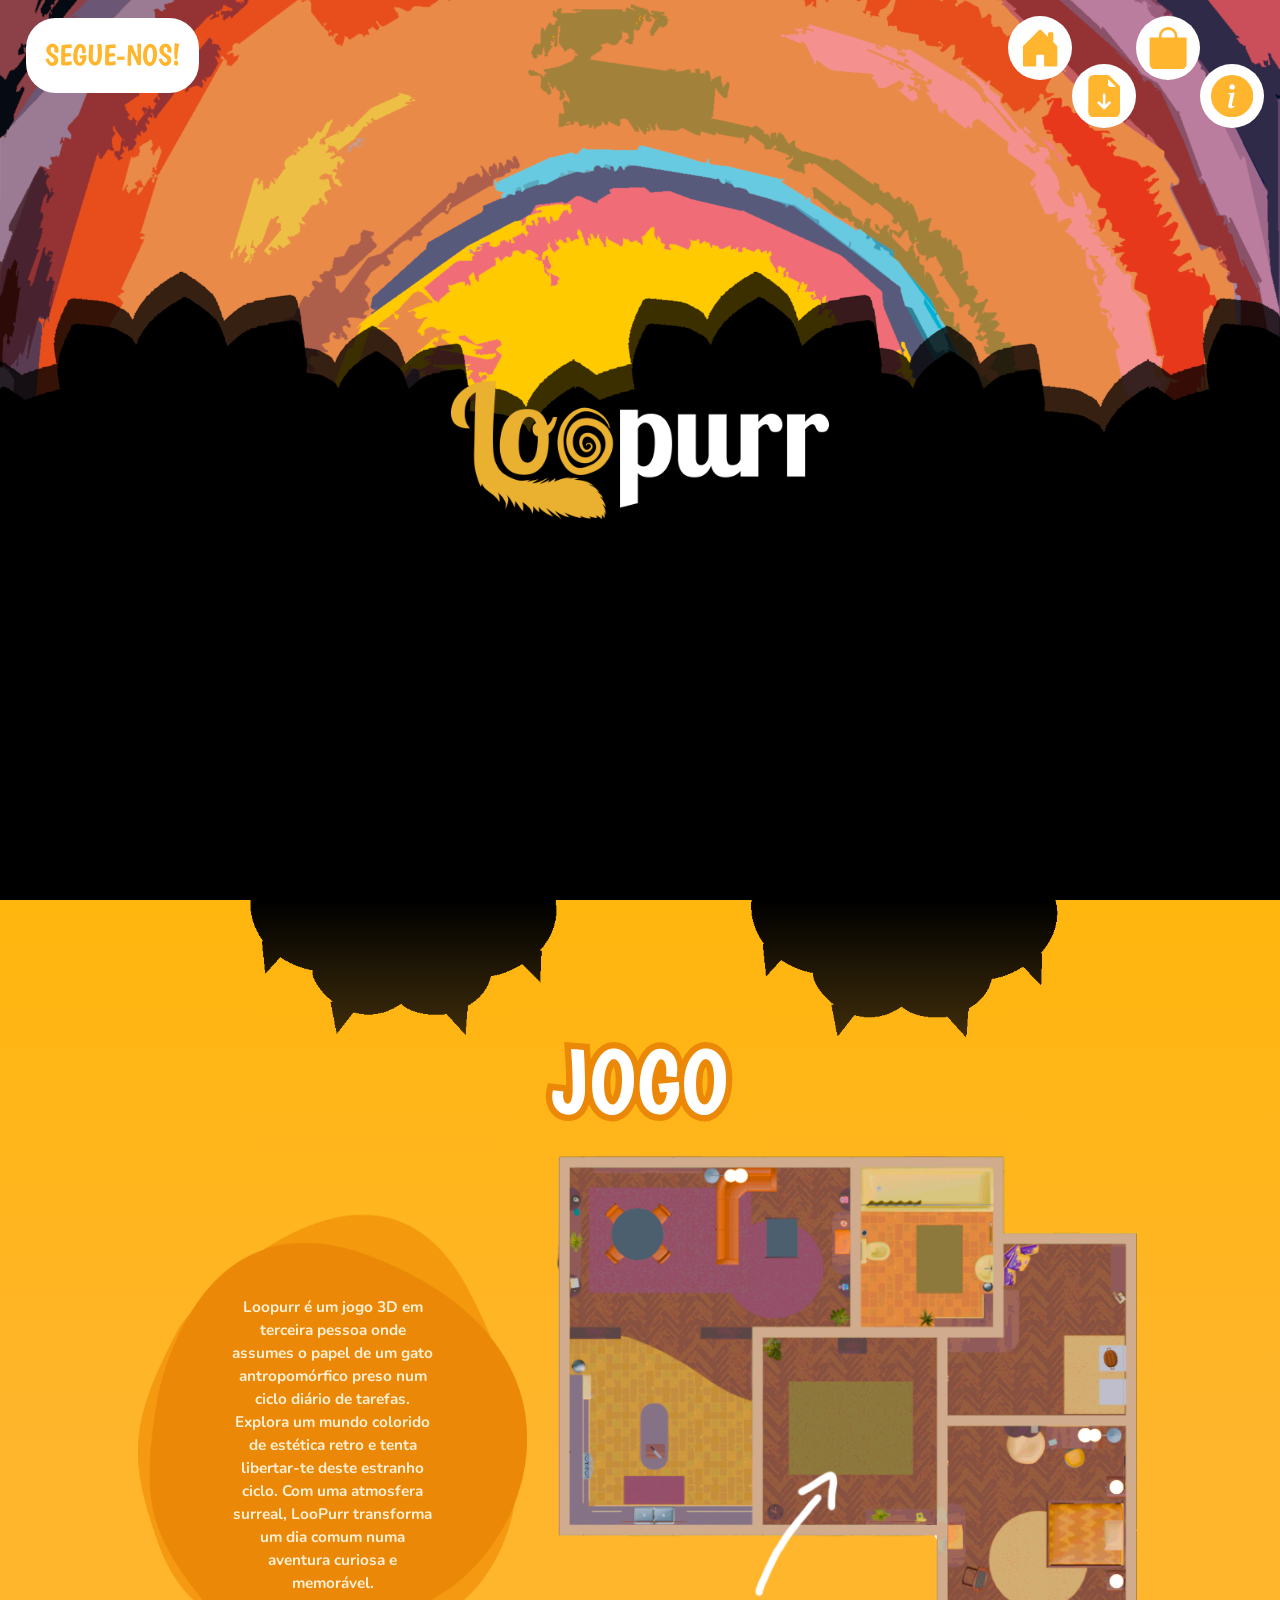
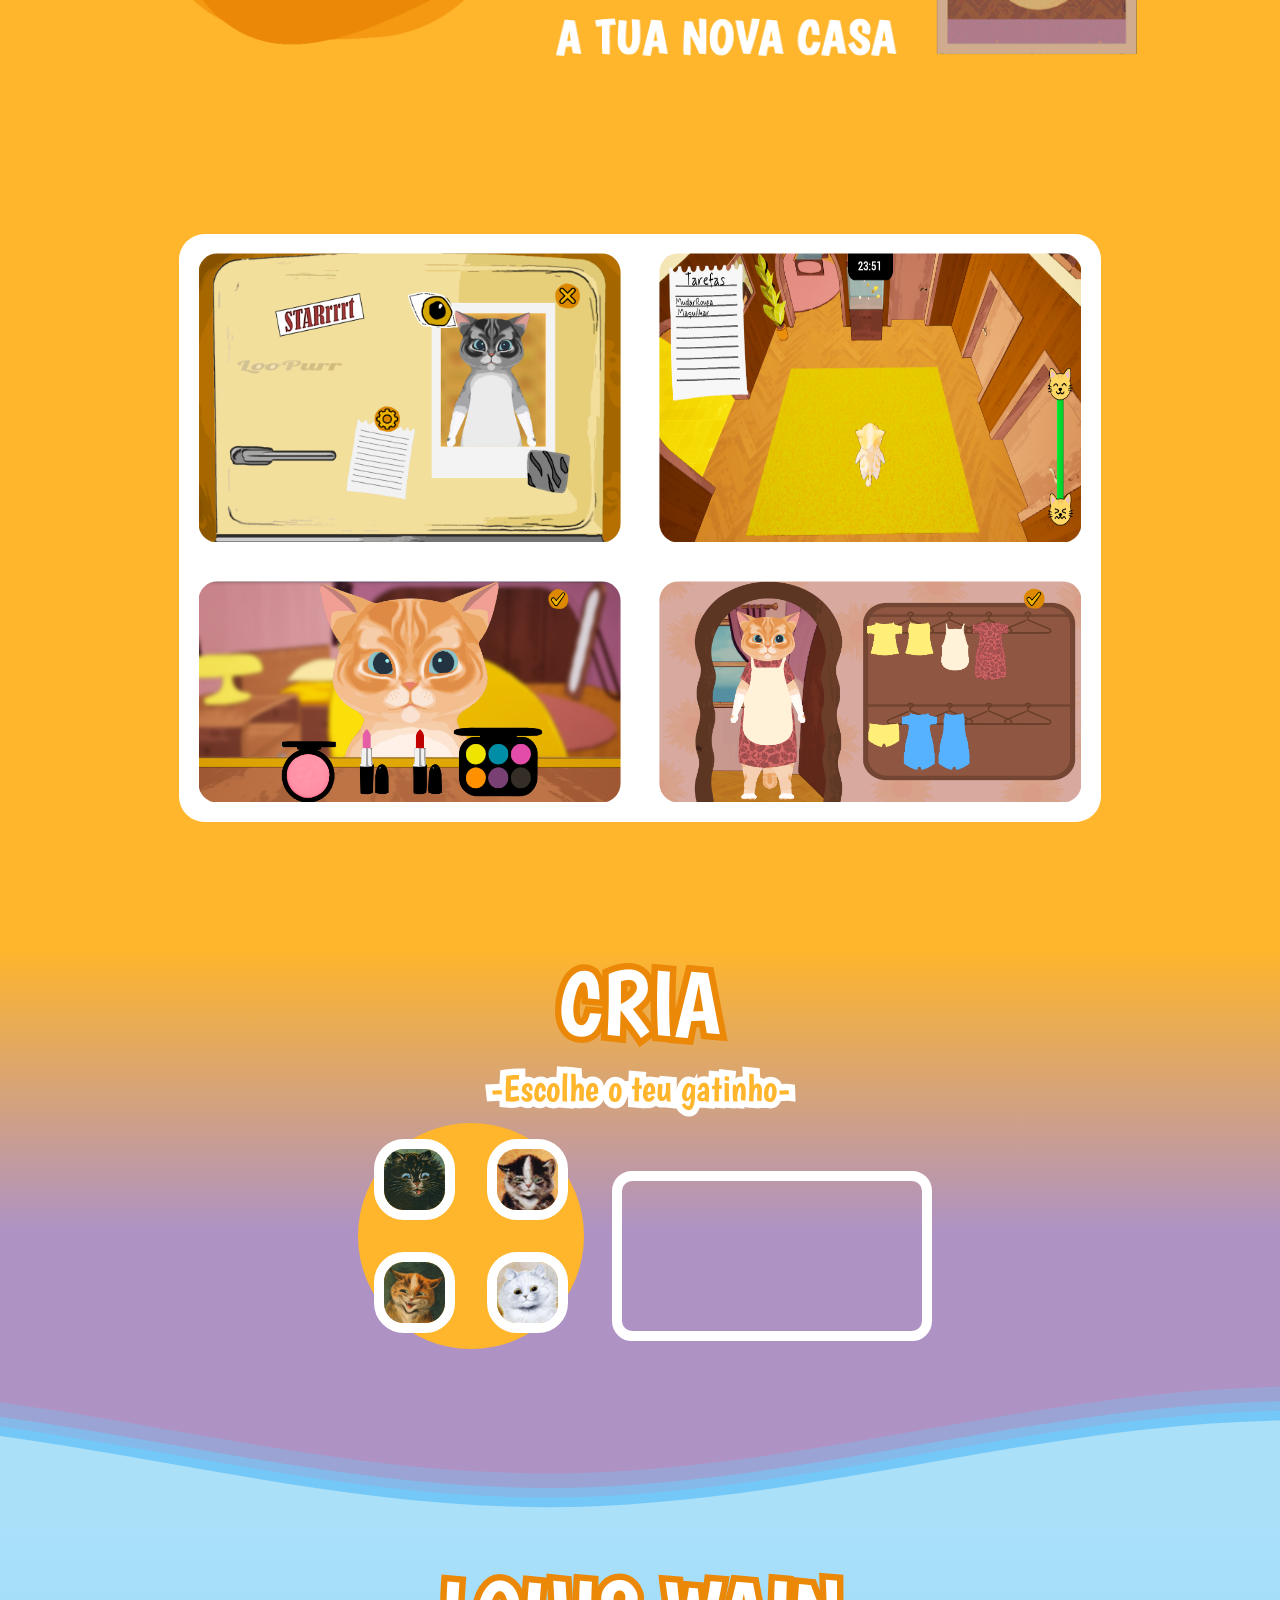
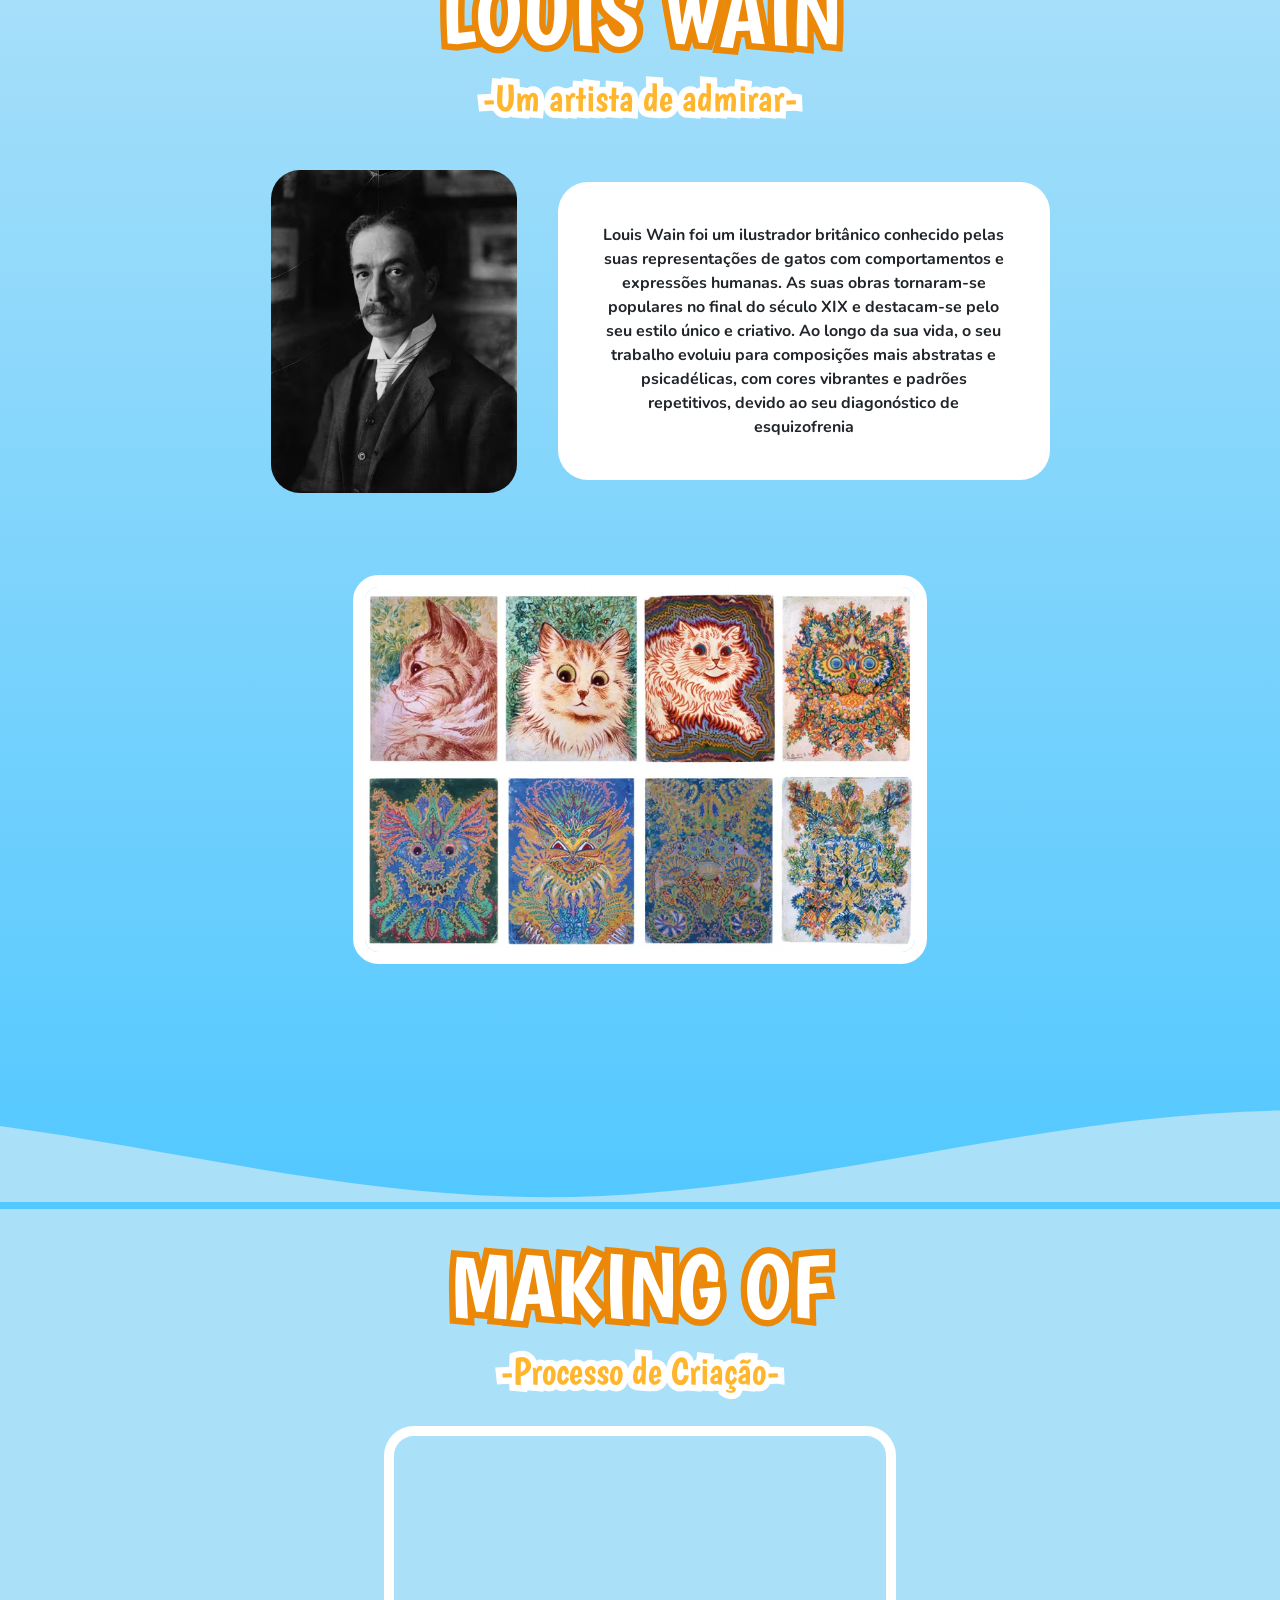
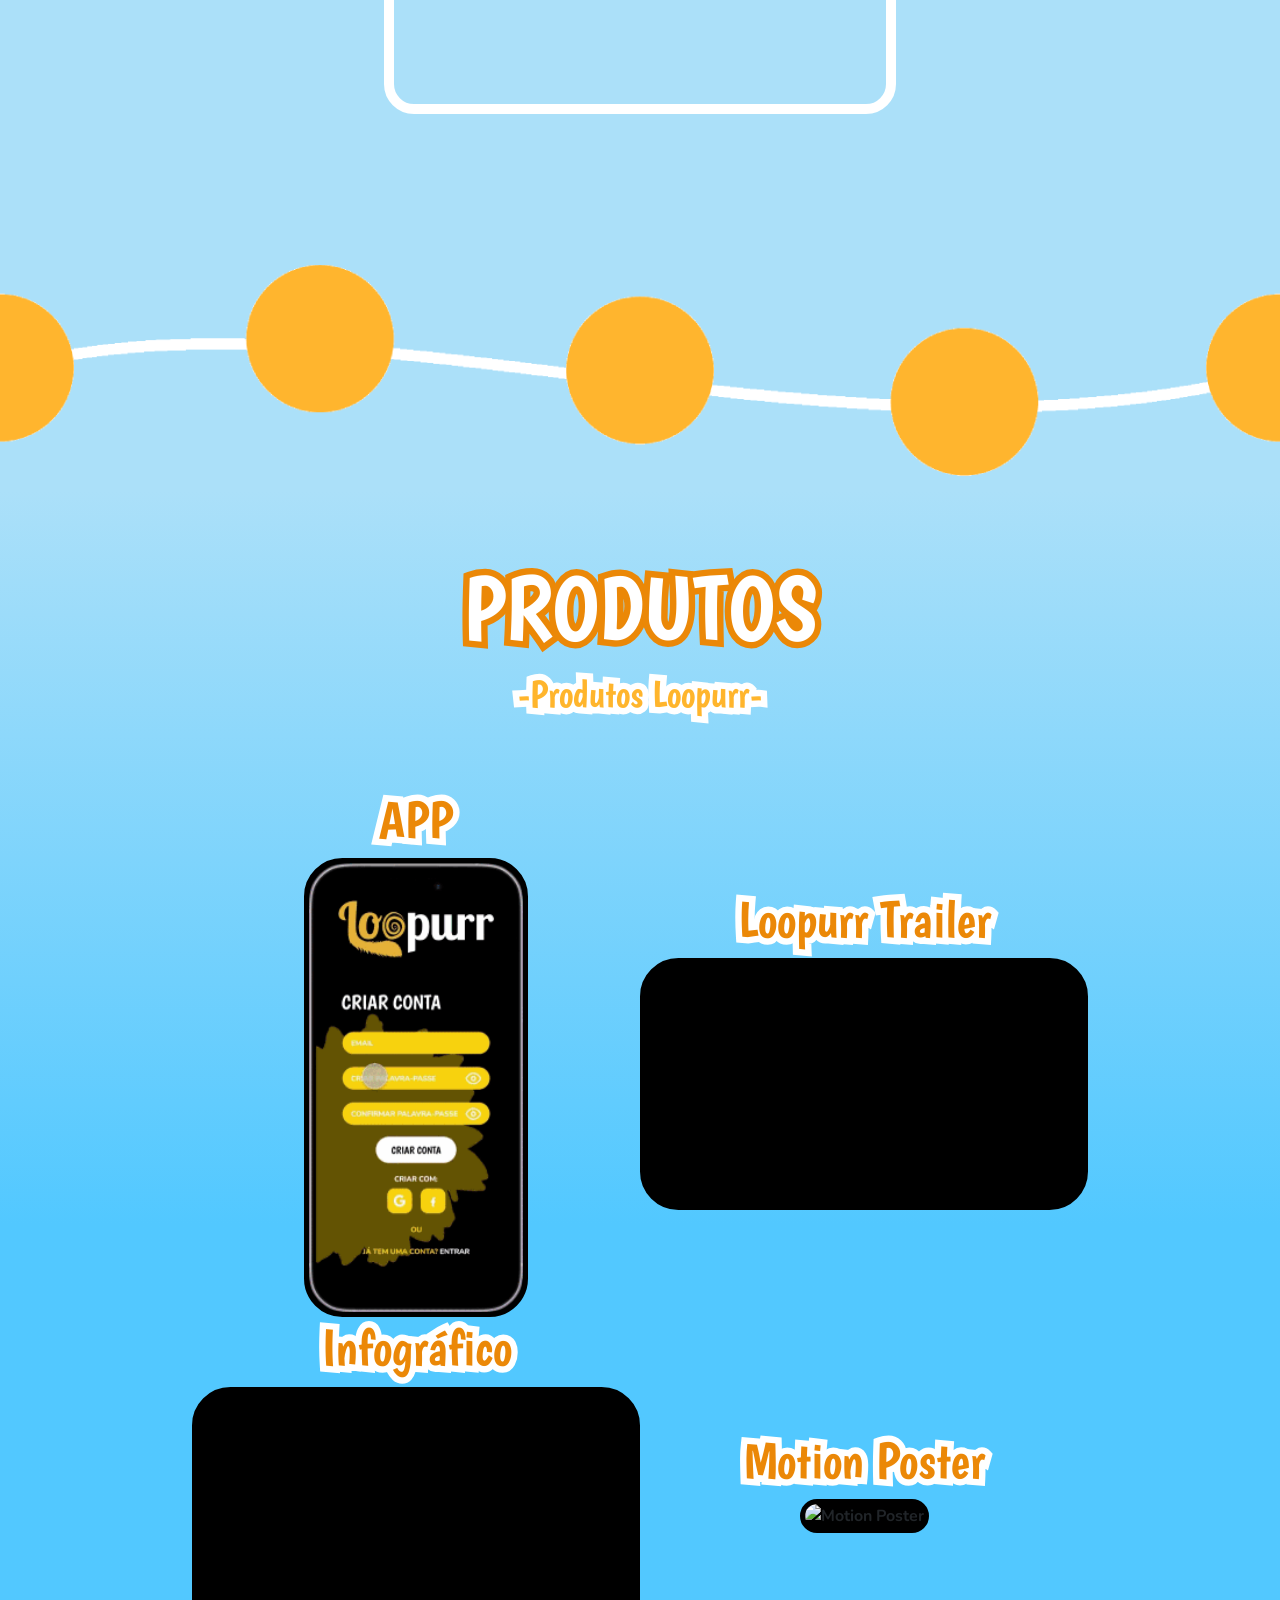
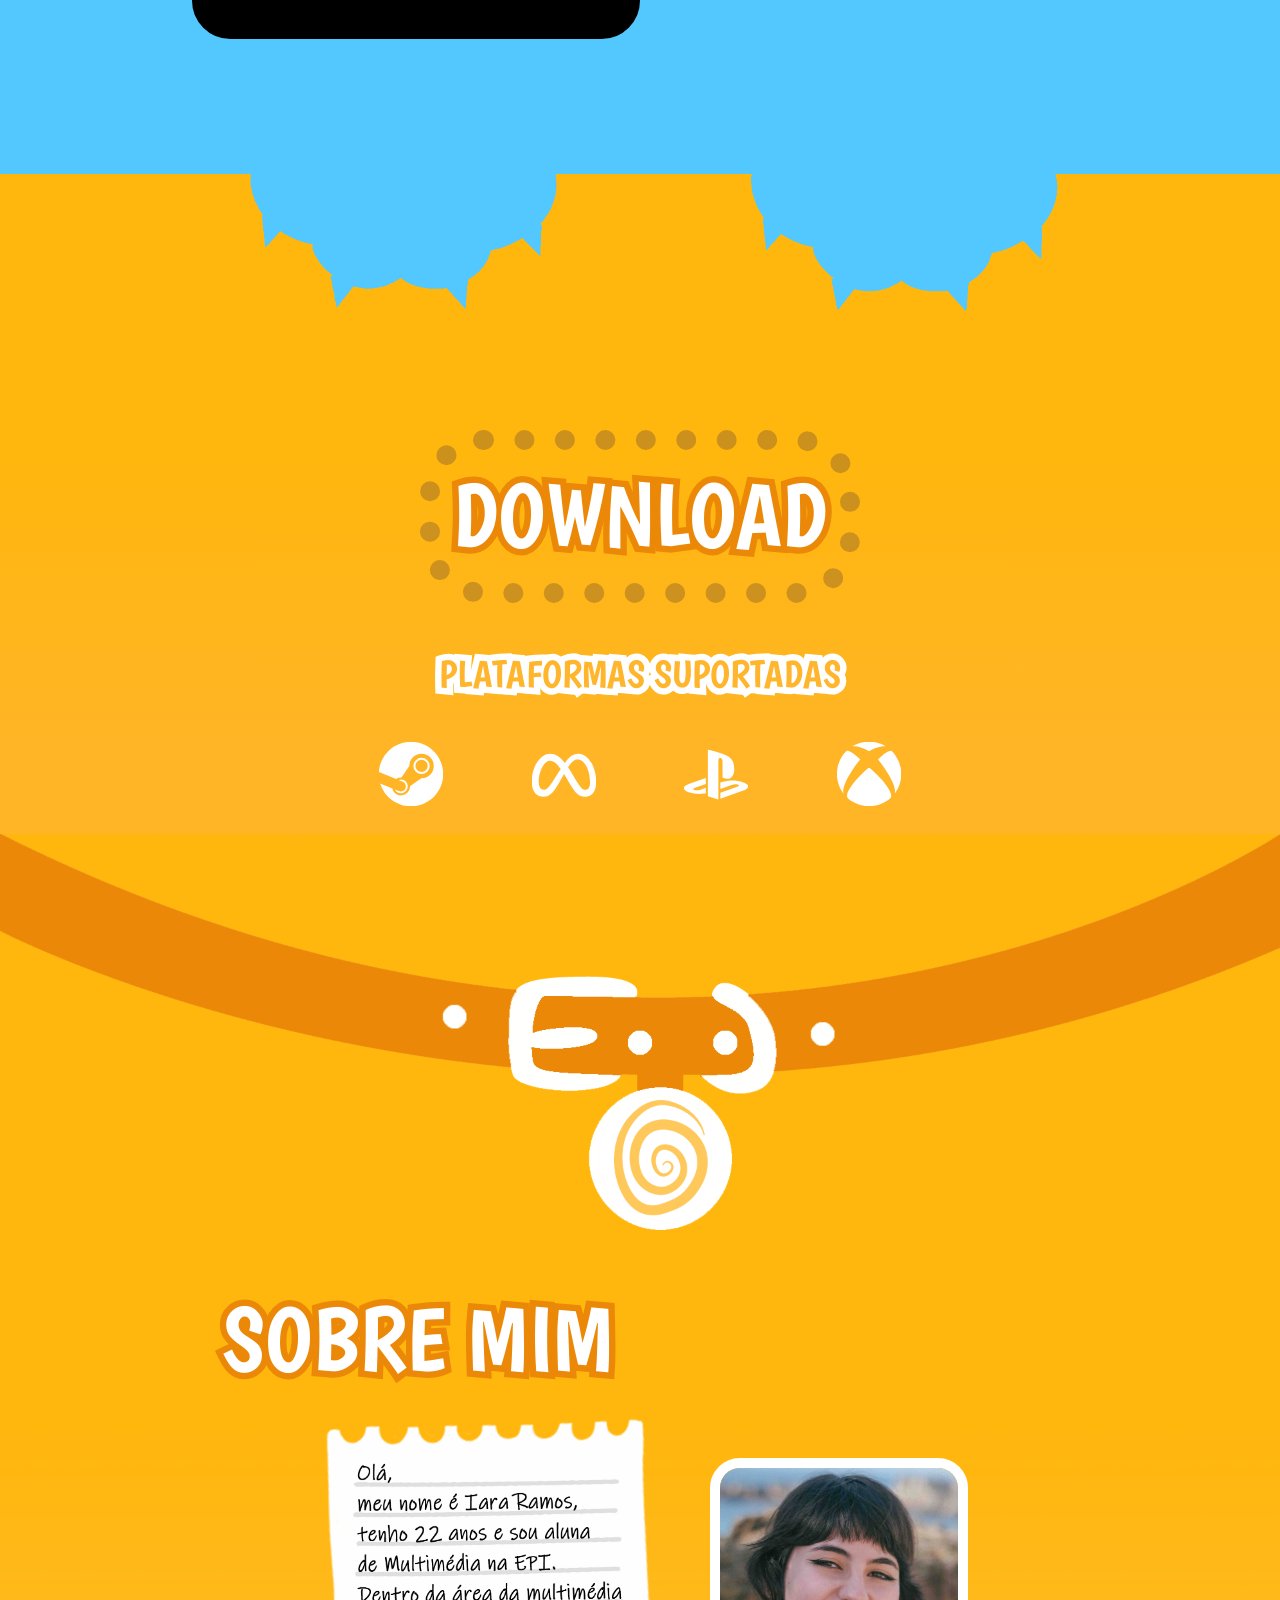
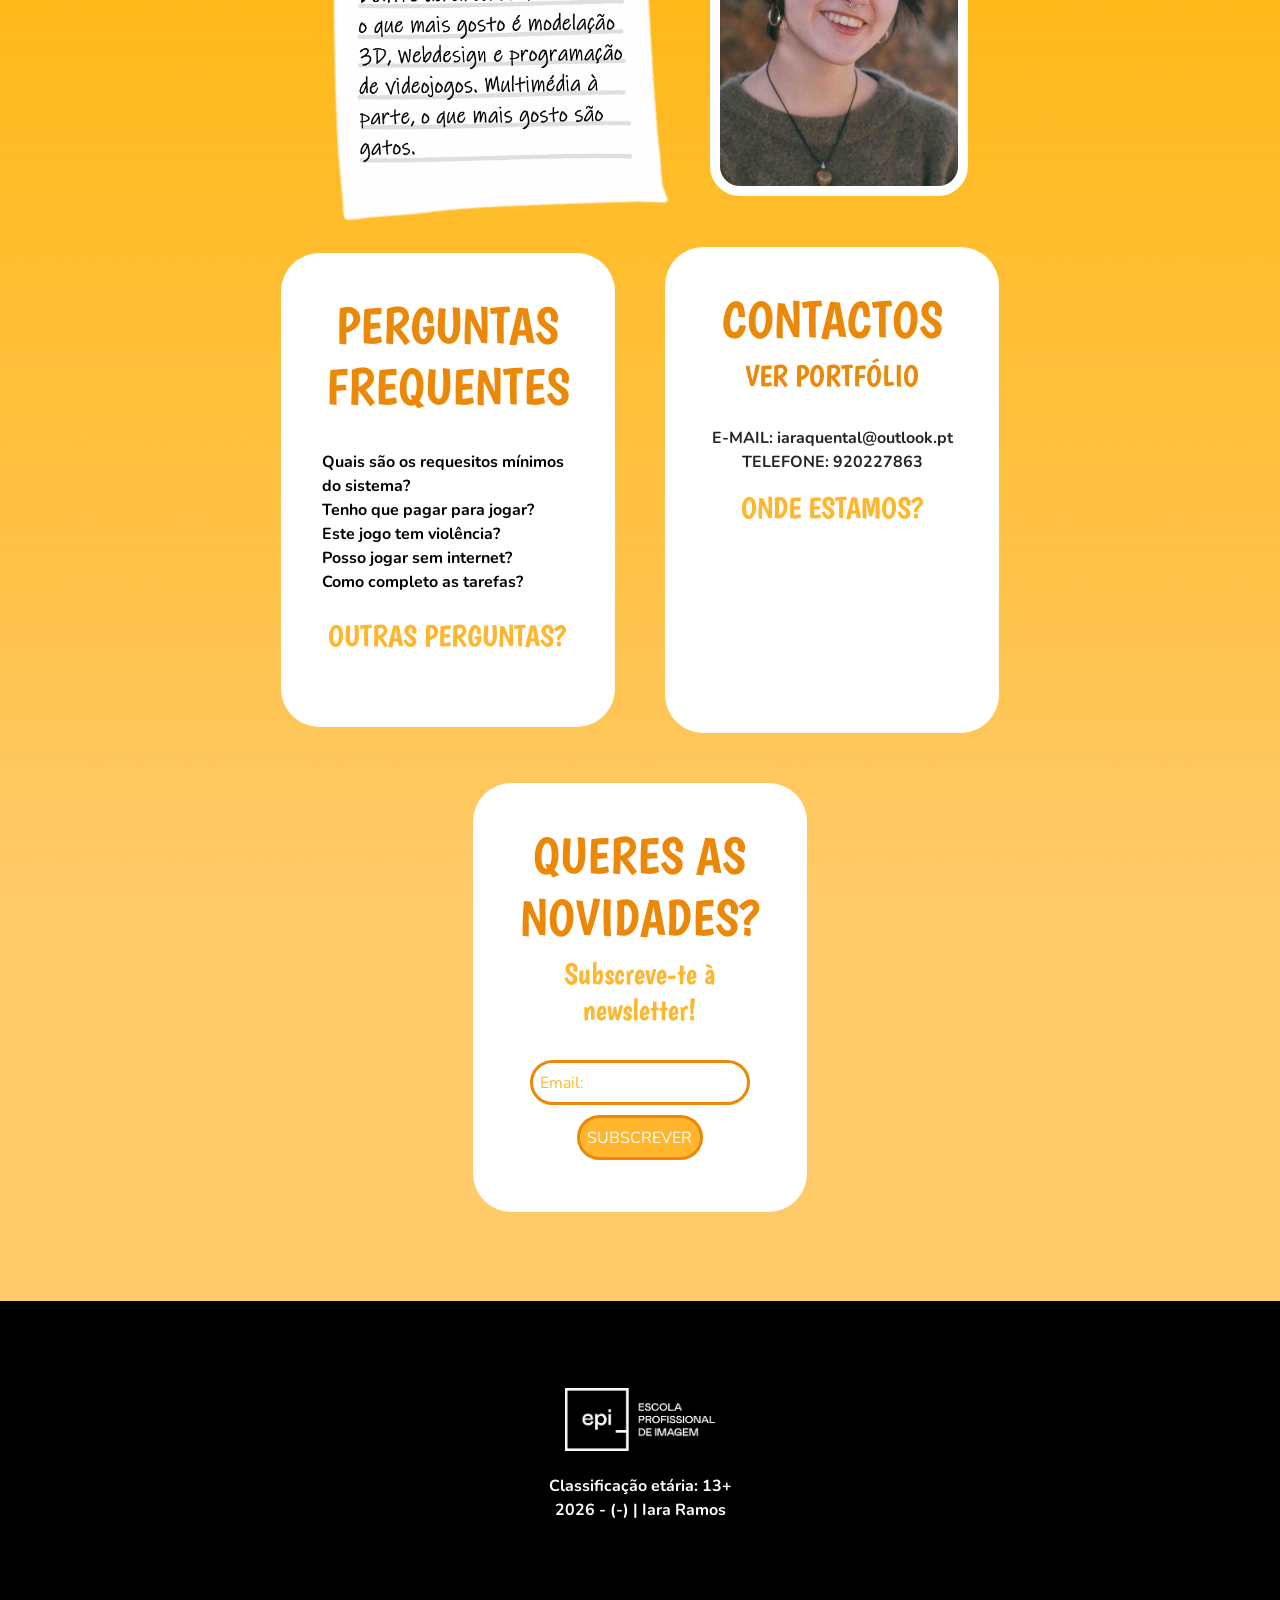
==== index.html @ bbfcb3ee "Fix folder structure (remove nested website folder)" ====
<!DOCTYPE html>
<html lang="pt-br">
  <head>
    <!-- Meta tags Obrigatórias -->
    <meta charset="utf-8">
    <meta name="viewport" content="width=device-width, initial-scale=1, shrink-to-fit=no">
    <!-- Bootstrap CSS -->
    <link rel="stylesheet" href="https://stackpath.bootstrapcdn.com/bootstrap/4.1.3/css/bootstrap.min.css" integrity="sha384-MCw98/SFnGE8fJT3GXwEOngsV7Zt27NXFoaoApmYm81iuXoPkFOJwJ8ERdknLPMO" crossorigin="anonymous">
    <link rel="stylesheet" href="https://maxcdn.bootstrapcdn.com/font-awesome/4.7.0/css/font-awesome.min.css">
<link rel="preconnect" href="https://fonts.googleapis.com">
<link rel="preconnect" href="https://fonts.gstatic.com" crossorigin>

<link href="https://fonts.googleapis.com/css2?family=Boogaloo&family=Mynerve&family=Nunito:wght@200..1000&family=Shantell+Sans:ital,wght@0,300..800;1,300..800&family=Short+Stack&family=Syne+Mono&display=swap" rel="stylesheet">
    <link rel="preconnect" href="https://fonts.googleapis.com">
  <link rel="preconnect" href="https://fonts.gstatic.com" crossorigin>
  <link href="https://fonts.googleapis.com/css2?family=Nunito:wght@200..1000&display=swap" rel="stylesheet">

<link rel="stylesheet" href="assets/css/style.css">


<meta name="description" content="Esta é a página principal do site 'Loopurr', onde podes conhecer, explorar e fazer download do meu novo jogo.">
    <link rel="icon" href="assets/images/simbolo.png" type="imagens">
    <title>Início - Loopurr</title>
  </head>

  
  <body class="main-body text-center">

<nav class="col-12 menu navbar navbar-expand-xl pr-2 pr-md-3">
  <button class="navbar-toggler navbar-light bg-white ml-auto mb-auto" type="button" data-toggle="collapse" data-target="#navbarNavDropdown"  aria-controls="navbarNavDropdown">
    <svg xmlns="http://www.w3.org/2000/svg" viewBox="0 0 512 512"><!--!Font Awesome Free 6.5.1 by @fontawesome - https://fontawesome.com License - https://fontawesome.com/license/free Copyright 2024 Fonticons, Inc.--><path fill="#ffb52c" d="M226.5 92.9c14.3 42.9-.3 86.2-32.6 96.8s-70.1-15.6-84.4-58.5s.3-86.2 32.6-96.8s70.1 15.6 84.4 58.5zM100.4 198.6c18.9 32.4 14.3 70.1-10.2 84.1s-59.7-.9-78.5-33.3S-2.7 179.3 21.8 165.3s59.7 .9 78.5 33.3zM69.2 401.2C121.6 259.9 214.7 224 256 224s134.4 35.9 186.8 177.2c3.6 9.7 5.2 20.1 5.2 30.5v1.6c0 25.8-20.9 46.7-46.7 46.7c-11.5 0-22.9-1.4-34-4.2l-88-22c-15.3-3.8-31.3-3.8-46.6 0l-88 22c-11.1 2.8-22.5 4.2-34 4.2C84.9 480 64 459.1 64 433.3v-1.6c0-10.4 1.6-20.8 5.2-30.5zM421.8 282.7c-24.5-14-29.1-51.7-10.2-84.1s54-47.3 78.5-33.3s29.1 51.7 10.2 84.1s-54 47.3-78.5 33.3zM310.1 189.7c-32.3-10.6-46.9-53.9-32.6-96.8s52.1-69.1 84.4-58.5s46.9 53.9 32.6 96.8s-52.1 69.1-84.4 58.5z"/></svg>
  </button>

  <div class="left-menu">
    <ul class="navbar-nav">
      <li class="nav-item dropdown">
            <a class="nav-link segue-nos" title="Segue-nos!" href="#" id="navbarNavDropdownMenuLink" role="button" data-toggle="dropdown" aria-haspopup="true" aria-expanded="false"><h3>SEGUE-NOS!</h3></a>
            <div class="dropdown-menu" aria-labelledby="navbarNavDropdownMenuLink">
            <a class="dropdown-item" href="https://www.instagram.com/iaiaa_qgr/" title="Instagram"><svg xmlns="http://www.w3.org/2000/svg" fill="currentColor" class="bi bi-instagram" viewBox="0 0 16 16">
            <path d="M8 0C5.829 0 5.556.01 4.703.048 3.85.088 3.269.222 2.76.42a3.9 3.9 0 0 0-1.417.923A3.9 3.9 0 0 0 .42 2.76C.222 3.268.087 3.85.048 4.7.01 5.555 0 5.827 0 8.001c0 2.172.01 2.444.048 3.297.04.852.174 1.433.372 1.942.205.526.478.972.923 1.417.444.445.89.719 1.416.923.51.198 1.09.333 1.942.372C5.555 15.99 5.827 16 8 16s2.444-.01 3.298-.048c.851-.04 1.434-.174 1.943-.372a3.9 3.9 0 0 0 1.416-.923c.445-.445.718-.891.923-1.417.197-.509.332-1.09.372-1.942C15.99 10.445 16 10.173 16 8s-.01-2.445-.048-3.299c-.04-.851-.175-1.433-.372-1.941a3.9 3.9 0 0 0-.923-1.417A3.9 3.9 0 0 0 13.24.42c-.51-.198-1.092-.333-1.943-.372C10.443.01 10.172 0 7.998 0zm-.717 1.442h.718c2.136 0 2.389.007 3.232.046.78.035 1.204.166 1.486.275.373.145.64.319.92.599s.453.546.598.92c.11.281.24.705.275 1.485.039.843.047 1.096.047 3.231s-.008 2.389-.047 3.232c-.035.78-.166 1.203-.275 1.485a2.5 2.5 0 0 1-.599.919c-.28.28-.546.453-.92.598-.28.11-.704.24-1.485.276-.843.038-1.096.047-3.232.047s-2.39-.009-3.233-.047c-.78-.036-1.203-.166-1.485-.276a2.5 2.5 0 0 1-.92-.598 2.5 2.5 0 0 1-.6-.92c-.109-.281-.24-.705-.275-1.485-.038-.843-.046-1.096-.046-3.233s.008-2.388.046-3.231c.036-.78.166-1.204.276-1.486.145-.373.319-.64.599-.92s.546-.453.92-.598c.282-.11.705-.24 1.485-.276.738-.034 1.024-.044 2.515-.045zm4.988 1.328a.96.96 0 1 0 0 1.92.96.96 0 0 0 0-1.92m-4.27 1.122a4.109 4.109 0 1 0 0 8.217 4.109 4.109 0 0 0 0-8.217m0 1.441a2.667 2.667 0 1 1 0 5.334 2.667 2.667 0 0 1 0-5.334"/>
          </svg><h3> Instagram</h3></a>
            <a class="dropdown-item" href="https://discord.com/"  title="Discord"><svg xmlns="http://www.w3.org/2000/svg" fill="currentColor" class="bi bi-discord" viewBox="0 0 16 16">
            <path d="M13.545 2.907a13.2 13.2 0 0 0-3.257-1.011.05.05 0 0 0-.052.025c-.141.25-.297.577-.406.833a12.2 12.2 0 0 0-3.658 0 8 8 0 0 0-.412-.833.05.05 0 0 0-.052-.025c-1.125.194-2.22.534-3.257 1.011a.04.04 0 0 0-.021.018C.356 6.024-.213 9.047.066 12.032q.003.022.021.037a13.3 13.3 0 0 0 3.995 2.02.05.05 0 0 0 .056-.019q.463-.63.818-1.329a.05.05 0 0 0-.01-.059l-.018-.011a9 9 0 0 1-1.248-.595.05.05 0 0 1-.02-.066l.015-.019q.127-.095.248-.195a.05.05 0 0 1 .051-.007c2.619 1.196 5.454 1.196 8.041 0a.05.05 0 0 1 .053.007q.121.1.248.195a.05.05 0 0 1-.004.085 8 8 0 0 1-1.249.594.05.05 0 0 0-.03.03.05.05 0 0 0 .003.041c.24.465.515.909.817 1.329a.05.05 0 0 0 .056.019 13.2 13.2 0 0 0 4.001-2.02.05.05 0 0 0 .021-.037c.334-3.451-.559-6.449-2.366-9.106a.03.03 0 0 0-.02-.019m-8.198 7.307c-.789 0-1.438-.724-1.438-1.612s.637-1.613 1.438-1.613c.807 0 1.45.73 1.438 1.613 0 .888-.637 1.612-1.438 1.612m5.316 0c-.788 0-1.438-.724-1.438-1.612s.637-1.613 1.438-1.613c.807 0 1.451.73 1.438 1.613 0 .888-.631 1.612-1.438 1.612"/>
          </svg><h3> Discord</h3></a>
            <a class="dropdown-item" href="https://www.youtube.com/@catlover-xb3yq/playlists"  title="Instagram"><svg xmlns="http://www.w3.org/2000/svg" fill="currentColor" class="bi bi-youtube" viewBox="0 0 16 16">
            <path d="M8.051 1.999h.089c.822.003 4.987.033 6.11.335a2.01 2.01 0 0 1 1.415 1.42c.101.38.172.883.22 1.402l.01.104.022.26.008.104c.065.914.073 1.77.074 1.957v.075c-.001.194-.01 1.108-.082 2.06l-.008.105-.009.104c-.05.572-.124 1.14-.235 1.558a2.01 2.01 0 0 1-1.415 1.42c-1.16.312-5.569.334-6.18.335h-.142c-.309 0-1.587-.006-2.927-.052l-.17-.006-.087-.004-.171-.007-.171-.007c-1.11-.049-2.167-.128-2.654-.26a2.01 2.01 0 0 1-1.415-1.419c-.111-.417-.185-.986-.235-1.558L.09 9.82l-.008-.104A31 31 0 0 1 0 7.68v-.123c.002-.215.01-.958.064-1.778l.007-.103.003-.052.008-.104.022-.26.01-.104c.048-.519.119-1.023.22-1.402a2.01 2.01 0 0 1 1.415-1.42c.487-.13 1.544-.21 2.654-.26l.17-.007.172-.006.086-.003.171-.007A100 100 0 0 1 7.858 2zM6.4 5.209v4.818l4.157-2.408z"/>
          </svg><h3> Youtube</h3></a>
            </div>
      </li>
    </ul>
  </div>

    <div class="collapse right-menu navbar-collapse justify-content-end align-items-xl-start" id="navbarNavDropdown">
      <ul class="navbar-nav justify-content-center p-xl-3 float-right align-items-center align-items-xl-start">
      <li class="nav-item active">
        <a class="nav-link d-flex justify-content-center align-items-center p-1 p-xl-0" title="Início" href="#home">
          <div class="padding bg-white rounded-circle w-100" style="font-size: 0%;">
            <svg xmlns="http://www.w3.org/2000/svg" style="font-size: 0;" fill="currentColor" class="bi bi-briefcase w-100 h-100" viewBox="0 0 16 16"><path d="M6.5 14.5v-3.505c0-.245.25-.495.5-.495h2c.25 0 .5.25.5.5v3.5a.5.5 0 0 0 .5.5h4a.5.5 0 0 0 .5-.5v-7a.5.5 0 0 0-.146-.354L13 5.793V2.5a.5.5 0 0 0-.5-.5h-1a.5.5 0 0 0-.5.5v1.293L8.354 1.146a.5.5 0 0 0-.708 0l-6 6A.5.5 0 0 0 1.5 7.5v7a.5.5 0 0 0 .5.5h4a.5.5 0 0 0 .5-.5"/></svg>
          </div>
        </a>
      </li>
      
      <li class="nav-item mt-xl-5">
        <a class="nav-link d-flex justify-content-center align-items-center p-1 p-xl-0" title="Download" href="#download">
          <div class="padding bg-white rounded-circle w-100" style="font-size: 0%;">
            <svg xmlns="http://www.w3.org/2000/svg" fill="currentColor" class="bi bi-file-earmark-arrow-down-fill" viewBox="0 0 16 16">
  <path d="M9.293 0H4a2 2 0 0 0-2 2v12a2 2 0 0 0 2 2h8a2 2 0 0 0 2-2V4.707A1 1 0 0 0 13.707 4L10 .293A1 1 0 0 0 9.293 0M9.5 3.5v-2l3 3h-2a1 1 0 0 1-1-1m-1 4v3.793l1.146-1.147a.5.5 0 0 1 .708.708l-2 2a.5.5 0 0 1-.708 0l-2-2a.5.5 0 0 1 .708-.708L7.5 11.293V7.5a.5.5 0 0 1 1 0"/>
</svg>            </svg>
          </div>
        </a>
      </li>
      
      <li class="nav-item">
        <a class="nav-link d-flex justify-content-center align-items-center p-1 p-xl-0" title="Loja" href="shop.html">
          <div class="padding bg-white rounded-circle w-100" style="font-size: 0%;">
            <svg xmlns="http://www.w3.org/2000/svg" fill="currentColor" class="bi bi-bag-fill" viewBox="0 0 16 16">
  <path d="M8 1a2.5 2.5 0 0 1 2.5 2.5V4h-5v-.5A2.5 2.5 0 0 1 8 1m3.5 3v-.5a3.5 3.5 0 1 0-7 0V4H1v10a2 2 0 0 0 2 2h10a2 2 0 0 0 2-2V4z"/>
</svg>
          </div>
        </a>
      </li>
      
      <li class="nav-item mt-xl-5">
        <a class="nav-link d-flex justify-content-center align-items-center p-1 p-xl-0" title="Sobre" href="#about">
          <div class="padding bg-white rounded-circle w-100" style="font-size: 0%;">
            <svg xmlns="http://www.w3.org/2000/svg" fill="currentColor" class="bi bi-info-circle-fill" viewBox="0 0 16 16">
  <path d="M8 16A8 8 0 1 0 8 0a8 8 0 0 0 0 16m.93-9.412-1 4.705c-.07.34.029.533.304.533.194 0 .487-.07.686-.246l-.088.416c-.287.346-.92.598-1.465.598-.703 0-1.002-.422-.808-1.319l.738-3.468c.064-.293.006-.399-.287-.47l-.451-.081.082-.381 2.29-.287zM8 5.5a1 1 0 1 1 0-2 1 1 0 0 1 0 2"/>
</svg>          </div>
        </a>
      </li>
      </ul>
    </div>
</nav>



<div class="container-fluid box-top col-12 logo" id="home">
<img class="w-70 col-7 col-md-6 col-lg-4 colv"  data-aos="fade-up" src="assets/images/logo.png" title="KittyPaws logo" alt="Loopurr Logo">
</div>

<div class="city"></div>

      
<div class="jogo">
  <h1  data-aos="fade-up">JOGO</h1>
  <div class="description m-auto justify-content-center align-items-center"  data-aos="fade-up">
  <p>Loopurr é um jogo 3D em terceira pessoa onde assumes o papel de um gato antropomórfico preso num ciclo diário de tarefas. Explora um mundo colorido de estética retro e tenta libertar-te deste estranho ciclo. Com uma atmosfera surreal, LooPurr transforma um dia comum numa aventura curiosa e memorável.</p>
  <br>

</div>
<img data-aos="fade-up" src="assets/images/apartment-layout branco.png" alt="Game apartment layout">


<div class="game-images" data-aos="fade-up">
<img data-aos="fade-up" src="assets/images/game images/menu.png" alt="Game menu">
<img data-aos="fade-up" src="assets/images/game images/gameplay.png" alt="gameplay">
<img data-aos="fade-up" src="assets/images/game images/makeup.png" alt="makeup minigame">
<img data-aos="fade-up" src="assets/images/game images/closet.png" alt="closet minigame">
</div>
</div>


</div>
</div>
</div>
</div>

<div class="cria">

<h1 data-aos="fade-up">CRIA</h1>
<h3 data-aos="fade-up">-Escolhe o teu gatinho-</h3>
      
<div class="cat-colors row justify-content-center m-auto" data-aos="fade-up">
  <div class="around-img-custom">
    <div class="imagens-custom row">
    <div class="m-0 p-xl-3 p-md-2 w-50 p-2" data-aos="zoom-in"><a href="#"  class="model-link"  data-embed="https://sketchfab.com/models/e298cd60bd51492fbe83378ca9c27019/embed?autostart=1&dnt=1"><img class="w-100" src="assets/images/custom-img-1.png" alt="Gato preto" title="Gato preto"></a></div>
    <div class="m-0 p-xl-3 p-md-2 w-50 p-2" data-aos="zoom-in"><a href="#"  class="model-link"  data-embed="https://sketchfab.com/models/eeb24f38b5f342f3a03fa6477fd184c1/embed?autostart=1&dnt=1"><img class="w-100" src="assets/images/custom-img-2.png" alt="Gato beige" title="Gato cinzento"></a></div>
    <div class="m-0 p-xl-3 p-md-2 w-50 p-2" data-aos="zoom-in"><a href="#"  class="model-link"  data-embed="https://sketchfab.com/models/f1d6636d1a6d46699e3268f644637d2c/embed?autostart=1&dnt=1"><img class="w-100" src="assets/images/custom-img-3.png" alt="Gato laranja" title="Gato laranja"></a></div>
    <div class="m-0 p-xl-3 p-md-2 w-50 p-2" data-aos="zoom-in"><a href="#"  class="model-link"  data-embed="https://sketchfab.com/models/f721e436b99f48ddb84cb7dcd845ce59/embed?autostart=1&dnt=1"><img class="w-100" src="assets/images/custom-img-4.png" alt="Gato branco" title="Gato branco"></a></div>
    </div>
    <br>
    
    </div>

  

  <div class="simulacao">
  <br>
<div class="sketchfab-embed-wrapper viewer"> <iframe id="viewer" title="Cat Player Character" frameborder="0" allowfullscreen mozallowfullscreen="true" webkitallowfullscreen="true" allow="autoplay; fullscreen; xr-spatial-tracking" xr-spatial-tracking execution-while-out-of-viewport execution-while-not-rendered web-share src="https://sketchfab.com/models/eeb24f38b5f342f3a03fa6477fd184c1/embed?autostart=1&dnt=1"> </iframe></div>
</div>
</div>

<br>
<svg class="waves" xmlns="http://www.w3.org/2000/svg" xmlns:xlink="http://www.w3.org/1999/xlink" viewBox="0 24 150 28" preserveAspectRatio="none" shape-rendering="auto">
      <defs>
          <path id="gentle-wave" d="M-160 44c30 0 58-18 88-18s 58 18 88 18 58-18 88-18 58 18 88 18 v44h-352z" />
      </defs>
      <g class="parallax">
          <use xlink:href="#gentle-wave" x="48" y="0" fill="#6bd0ff46" />
          <use xlink:href="#gentle-wave" x="48" y="3" fill="#6bd0ff79" />
          <use xlink:href="#gentle-wave" x="48" y="5" fill="#6bd0ffa9" />
          <use xlink:href="#gentle-wave" x="48" y="7" fill="#ABE0F9" />
      </g>
  </svg>
</div>
</div>

<div class="blue-water">
<br><br>
<div class="louiswain" data-aos="fade-up">
<h1>LOUIS WAIN</h1>
<h3>-Um artista de admirar-</h3>
<div>
<img class="louis-photo" data-aos="fade-up" src="assets/images/wain.avif" alt="Louis Wain photo">
<p data-aos="fade-up">Louis Wain foi um ilustrador britânico conhecido pelas suas representações de gatos com comportamentos e expressões humanas. As suas obras tornaram-se populares no final do século XIX e destacam-se pelo seu estilo único e criativo. Ao longo da sua vida, o seu trabalho evoluiu para composições mais abstratas e psicadélicas, com cores vibrantes e padrões repetitivos, devido ao seu diagonóstico de esquizofrenia</p>
<img class="paintings" data-aos="fade-up" src="assets/images/louis wain paintings.webp" alt="Louis Wain's paintings evolution">
</div>
</div>


<svg class="waves" xmlns="http://www.w3.org/2000/svg" xmlns:xlink="http://www.w3.org/1999/xlink" viewBox="0 24 150 28" preserveAspectRatio="none" shape-rendering="auto">
  <defs>
      <path id="gentle-wave" d="M-160 44c30 0 58-18 88-18s 58 18 88 18 58-18 88-18 58 18 88 18 v44h-352z" />
  </defs>
  <g class="parallax">

      <use xlink:href="#gentle-wave" x="48" y="7" fill="#ABE0F9" />
  </g>
</svg>
</div>
</div>

<div class="making-of blue-water-solid">
  <br>
  <h1 data-aos="fade-up">MAKING OF</h1>
        <h3 data-aos="fade-up">-Processo de Criação-</h3>
  <br>


<iframe  data-aos="fade-up"
  src="https://www.youtube.com/embed/iQI6NOYrAUc"
  title="YouTube video player"
  frameborder="0"
  allow="accelerometer; autoplay; clipboard-write; encrypted-media; gyroscope; picture-in-picture; web-share"
  allowfullscreen> 
</iframe>


<div class="safety-balls">
<img src="assets/images/safety-balls.png" alt="boias laranjas animadas">
</div>
</div>

<div class="produtos">
<h1 data-aos="fade-up">PRODUTOS</h1>
<h3 data-aos="fade-up">-Produtos Loopurr-</h3>
<div class="prod">

<div data-aos="fade-up">
<h2>APP</h2>
<img src="assets/images/app gif 2.gif" alt="App para telemóvel">
</div>

<div data-aos="fade-up">
<h2>Loopurr Trailer</h2>
<iframe src="https://www.youtube.com/embed/8IKiP8ROeC8?si=oCA4wpnemYctPPRe" title="YouTube video player" frameborder="0" allow="accelerometer; autoplay; clipboard-write; encrypted-media; gyroscope; picture-in-picture; web-share" referrerpolicy="strict-origin-when-cross-origin" allowfullscreen></iframe>
</div>

<div data-aos="fade-up">
<h2>Infográfico</h2>
<iframe src="https://www.youtube.com/embed/kx9i3fM04B8?si=qXIPQrnJ64o4kpEE" title="YouTube video player" frameborder="0" allow="accelerometer; autoplay; clipboard-write; encrypted-media; gyroscope; picture-in-picture; web-share" referrerpolicy="strict-origin-when-cross-origin" allowfullscreen></iframe>
</div>

<div data-aos="fade-up">
<h2>Motion Poster</h2>
<img src="assets/images/MotionPoster.gif" alt="Motion Poster">
</div>





</div>

<div class="section-five" id="download">
  

  <div class="download-box m-auto"  data-aos="fade-up"><a href="assets/images/cat-video.mp4" target="_blank" download=""><h1 class="download m-auto">DOWNLOAD</h1></a></div>
  <div>
    <br><br>
<div class="download-under" data-aos="fade-up">
    <h3>PLATAFORMAS SUPORTADAS</h3>
    <br>
    <div class="platforms row col-lg-7 col-xl-6 col-10 col-sm-9 d-flex m-auto text-white">
      <div class="col-3"><svg xmlns="http://www.w3.org/2000/svg"  fill="currentColor" class="bi bi-steam" viewBox="0 0 16 16">
        <path d="M.329 10.333A8.01 8.01 0 0 0 7.99 16C12.414 16 16 12.418 16 8s-3.586-8-8.009-8A8.006 8.006 0 0 0 0 7.468l.003.006 4.304 1.769A2.2 2.2 0 0 1 5.62 8.88l1.96-2.844-.001-.04a3.046 3.046 0 0 1 3.042-3.043 3.046 3.046 0 0 1 3.042 3.043 3.047 3.047 0 0 1-3.111 3.044l-2.804 2a2.223 2.223 0 0 1-3.075 2.11 2.22 2.22 0 0 1-1.312-1.568L.33 10.333Z"/>
        <path d="M4.868 12.683a1.715 1.715 0 0 0 1.318-3.165 1.7 1.7 0 0 0-1.263-.02l1.023.424a1.261 1.261 0 1 1-.97 2.33l-.99-.41a1.7 1.7 0 0 0 .882.84Zm3.726-6.687a2.03 2.03 0 0 0 2.027 2.029 2.03 2.03 0 0 0 2.027-2.029 2.03 2.03 0 0 0-2.027-2.027 2.03 2.03 0 0 0-2.027 2.027m2.03-1.527a1.524 1.524 0 1 1-.002 3.048 1.524 1.524 0 0 1 .002-3.048"/>
      </svg></div>
      <div class="col-3"><svg xmlns="http://www.w3.org/2000/svg" fill="currentColor" class="bi bi-meta" viewBox="0 0 16 16">
        <path fill-rule="evenodd" d="M8.217 5.243C9.145 3.988 10.171 3 11.483 3 13.96 3 16 6.153 16.001 9.907c0 2.29-.986 3.725-2.757 3.725-1.543 0-2.395-.866-3.924-3.424l-.667-1.123-.118-.197a55 55 0 0 0-.53-.877l-1.178 2.08c-1.673 2.925-2.615 3.541-3.923 3.541C1.086 13.632 0 12.217 0 9.973 0 6.388 1.995 3 4.598 3q.477-.001.924.122c.31.086.611.22.913.407.577.359 1.154.915 1.782 1.714m1.516 2.224q-.378-.614-.727-1.133L9 6.326c.845-1.305 1.543-1.954 2.372-1.954 1.723 0 3.102 2.537 3.102 5.653 0 1.188-.39 1.877-1.195 1.877-.773 0-1.142-.51-2.61-2.87zM4.846 4.756c.725.1 1.385.634 2.34 2.001A212 212 0 0 0 5.551 9.3c-1.357 2.126-1.826 2.603-2.581 2.603-.777 0-1.24-.682-1.24-1.9 0-2.602 1.298-5.264 2.846-5.264q.136 0 .27.018Z"/>
      </svg></div>
      <div class="col-3"><svg xmlns="http://www.w3.org/2000/svg" fill="currentColor" class="bi bi-playstation" viewBox="0 0 16 16">
        <path d="M15.858 11.451c-.313.395-1.079.676-1.079.676l-5.696 2.046v-1.509l4.192-1.493c.476-.17.549-.412.162-.538-.386-.127-1.085-.09-1.56.08l-2.794.984v-1.566l.161-.054s.807-.286 1.942-.412c1.135-.125 2.525.017 3.616.43 1.23.39 1.368.962 1.056 1.356M9.625 8.883v-3.86c0-.453-.083-.87-.508-.988-.326-.105-.528.198-.528.65v9.664l-2.606-.827V2c1.108.206 2.722.692 3.59.985 2.207.757 2.955 1.7 2.955 3.825 0 2.071-1.278 2.856-2.903 2.072Zm-8.424 3.625C-.061 12.15-.271 11.41.304 10.984c.532-.394 1.436-.69 1.436-.69l3.737-1.33v1.515l-2.69.963c-.474.17-.547.411-.161.538.386.126 1.085.09 1.56-.08l1.29-.469v1.356l-.257.043a8.45 8.45 0 0 1-4.018-.323Z"/>
      </svg></div>
      <div class="col-3"><svg xmlns="http://www.w3.org/2000/svg" fill="currentColor" class="bi bi-xbox" viewBox="0 0 16 16">
        <path d="M7.202 15.967a8 8 0 0 1-3.552-1.26c-.898-.585-1.101-.826-1.101-1.306 0-.965 1.062-2.656 2.879-4.583C6.459 7.723 7.897 6.44 8.052 6.475c.302.068 2.718 2.423 3.622 3.531 1.43 1.753 2.088 3.189 1.754 3.829-.254.486-1.83 1.437-2.987 1.802-.954.301-2.207.429-3.239.33m-5.866-3.57C.589 11.253.212 10.127.03 8.497c-.06-.539-.038-.846.137-1.95.218-1.377 1.002-2.97 1.945-3.95.401-.417.437-.427.926-.263.595.2 1.23.638 2.213 1.528l.574.519-.313.385C4.056 6.553 2.52 9.086 1.94 10.653c-.315.852-.442 1.707-.306 2.063.091.24.007.15-.3-.319Zm13.101.195c.074-.36-.019-1.02-.238-1.687-.473-1.443-2.055-4.128-3.508-5.953l-.457-.575.494-.454c.646-.593 1.095-.948 1.58-1.25.381-.237.927-.448 1.161-.448.145 0 .654.528 1.065 1.104a8.4 8.4 0 0 1 1.343 3.102c.153.728.166 2.286.024 3.012a9.5 9.5 0 0 1-.6 1.893c-.179.393-.624 1.156-.82 1.404-.1.128-.1.127-.043-.148ZM7.335 1.952c-.67-.34-1.704-.705-2.276-.803a4 4 0 0 0-.759-.043c-.471.024-.45 0 .306-.358A7.8 7.8 0 0 1 6.47.128c.8-.169 2.306-.17 3.094-.005.85.18 1.853.552 2.418.9l.168.103-.385-.02c-.766-.038-1.88.27-3.078.853-.361.176-.676.316-.699.312a12 12 0 0 1-.654-.319Z"/>
      </svg>
    </div>
    </div>
  </div>
</div>

  <br><br><br>

</div>
</div>

<div class="section-six about">
  <div class="space-more"></div>
 
<div class="sobre row col-12 justify-content-center align-items-center p-relative m-auto">
  <h1 class="text-white col-12" id="about">SOBRE MIM</h1>


    <br>
<img class="about-note" data-aos="fade-up" src="assets/images/note big.png" alt="About me note">

<div class="col-xl-4 eu pt-3 pt-xl-0 justify-self-end align-self-end" data-aos="fade-up"><img src="assets/images/Iara-ramos.jpg" alt="Iara Ramos" title="Iara Ramos foto"></div>

<div class="sobre-boxes col-12 justify-content-center align-items-center">
  

  <div class="sec preg-freq" data-aos="fade-up">
    <h2>PERGUNTAS FREQUENTES</h2><br>
    <div class="pregs text-left m-auto">
    <a href="">Quais são os requesitos mínimos do sistema?</a><br>
    <a href="">Tenho que pagar para jogar?</a><br>
    <a href="">Este jogo tem violência?</a><br>
    <a href="">Posso jogar sem internet?</a><br>
    <a href="">Como completo as tarefas?</a><br><br>
    <a href="" class="outras-quest text-center"><h3>OUTRAS PERGUNTAS?</h3></a><br>
</div></div>


<br>
<div class="sec"  data-aos="fade-up">
  <h2>CONTACTOS</h2>
  <h3 class="portfolio"><a href="https://iara2003.github.io/IRportfolio/" target="_blank">VER PORTFÓLIO</a></h3>
  <div class=justify-content-center align-items-center m-auto>
    <br>
    <div><p>E-MAIL: iaraquental@outlook.pt <br> TELEFONE: 920227863 <br> </p><h3 class="text-center">ONDE ESTAMOS?</h3>
    <iframe src="https://www.google.com/maps/embed?pb=!1m18!1m12!1m3!1d3113.4427420173847!2d-9.150009024604019!3d38.707642957879116!2m3!1f0!2f0!3f0!3m2!1i1024!2i768!4f13.1!3m3!1m2!1s0xd19348732cb3dfb%3A0x7bbc6bea0170e0d1!2sEscola%20Profissional%20de%20Imagem!5e0!3m2!1spt-PT!2spt!4v1715207248781!5m2!1spt-PT!2spt" style="border:0;" allowfullscreen="" loading="lazy" referrerpolicy="no-referrer-when-downgrade"></iframe>
  </div></div></div>

  <br>

  <div class="sec"  data-aos="fade-up">
  <h2>QUERES AS NOVIDADES?</h2>
  <h3 >Subscreve-te à newsletter!</h3>
  <div class=justify-content-center align-items-center m-auto>
    <br>
  <input class="nl-text-box  m-auto" type="text" placeholder="Email:">
  <input class="nl-button" type="button" value="SUBSCREVER"></div>
</div>



</div></div>












  </div></div></div>












<div class="footer row col-12 w-100 justify-content-center text-white align-items-center m-auto d-flex">
<div><a href="https://www.epi.edu.pt/"><img src="assets/images/epi-logo.png" alt="Logo EPI" title="Logo EPI - Escola Profissional de Imagem"></a></div>
<br>
<p class="col-12">Classificação etária: 13+ <br>
  2026 - (-) | Iara Ramos
  </p>
</div></div></div>


</div>


<link href="https://unpkg.com/aos@2.3.1/dist/aos.css" rel="stylesheet">
<script src="https://unpkg.com/aos@2.3.1/dist/aos.js"></script>
<script>
  AOS.init();
</script>

    <!-- JavaScript (Opcional) -->
    <!-- jQuery primeiro, depois Popper.js, depois Bootstrap JS -->
    <script src="https://code.jquery.com/jquery-3.3.1.slim.min.js" integrity="sha384-q8i/X+965DzO0rT7abK41JStQIAqVgRVzpbzo5smXKp4YfRvH+8abtTE1Pi6jizo" crossorigin="anonymous"></script>
    <script src="https://cdnjs.cloudflare.com/ajax/libs/popper.js/1.14.3/umd/popper.min.js" integrity="sha384-ZMP7rVo3mIykV+2+9J3UJ46jBk0WLaUAdn689aCwoqbBJiSnjAK/l8WvCWPIPm49" crossorigin="anonymous"></script>
    <script src="https://stackpath.bootstrapcdn.com/bootstrap/4.1.3/js/bootstrap.min.js" integrity="sha384-ChfqqxuZUCnJSK3+MXmPNIyE6ZbWh2IMqE241rYiqJxyMiZ6OW/JmZQ5stwEULTy" crossorigin="anonymous"></script>
    <script type="text/JavaScript" src="assets/js/script.js"></script>
    



<script>
  const links = document.querySelectorAll('.model-link');
  const viewer = document.getElementById('viewer');

  links.forEach(link => {
    link.addEventListener('click', function(e) {
      e.preventDefault();

      const embedUrl = this.dataset.embed;
      console.log(this.dataset.embed);
      viewer.src = embedUrl;
    });
  });
</script>

</body>
</html>
---- assets/css/style.css ----
* {
  box-sizing: border-box;
}

body {background-image: url(../../assets/images/fundo-roxo.png); background-size: cover; background-repeat: repeat; background-position: center right; background-attachment: fixed;background-position: center; height: 100%;   font-family: 'Nunito', sans-serif !important;
      font-weight: 700;}

html {height: 100%; scroll-behavior: smooth;}


h1 { font-family: "Boogaloo", sans-serif;   font-weight: 400;
  font-style: normal; color: white; -webkit-text-stroke: 1vw #eb8807;paint-order: stroke fill;font-size: 18vw;}

h2 { font-family: "Boogaloo", sans-serif;   font-weight: 200;
  font-style: normal;font-size: 10vw; color: rgb(255, 181, 44); -webkit-text-stroke: 1vw white;paint-order: stroke fill;}

h3 { font-family: "Boogaloo", sans-serif;   font-weight: 200;
font-style: normal;font-size: 7vw; color: rgb(255, 181, 44); -webkit-text-stroke: 1vw white;paint-order: stroke fill;}

.logo img {position: relative; width: 100%;}

.box-top {display: flex; justify-content: center; align-items: center;height: 100%;}

.menu {pointer-events: none;  position: fixed; background: none; background-repeat: no-repeat; background-position: top right; background-size: 22%; width: 100%; height: 300px; z-index: 9; }

.menu a {font-size: 25px; color: #ffb52e;}

.left-menu {position: absolute; left: 2%; top: 6%; pointer-events: all;}

.right-menu ul li {pointer-events: all;}

.navbar-toggler {pointer-events: all;}

.dropdown-menu {border-radius: 30px; width: fit-content;}

.louiswain {width: 100%; margin: auto;}

.louiswain div {display: flex; flex-wrap: wrap; margin: auto; justify-content: center; padding: 10%; padding-top: 0%;}

.louiswain .louis-photo {width: 70%; padding: 5%; border-radius: 10vw;}

.paintings {margin-top: 5%; width: 100%; border-radius: 2vw; border: 1vw solid white;}

.louiswain p {width: 100%; border-radius: 30px; background-color: white; padding: 5%;margin: auto; vertical-align: middle;}

.making-of iframe {border-radius: 30px; border: 10px solid white; width: 80%; height:auto; aspect-ratio: 16/9;}

.segue-nos {border-radius: 30px; background-color: #ffffff;  border: 5px solid white;}

.segue-nos h3 { margin: 0;padding: .5vw; font-size: 30px;  -webkit-text-stroke: 0px transparent; transition: 0.3s;}

.segue-nos h3:hover {color: #eb8807;}

.dropdown-item h3{padding: .5vw; font-size: 25px;  -webkit-text-stroke: 0px transparent; padding: 0px; margin: auto; vertical-align: middle;transition: 0.3s;}

.dropdown-item:hover {background-color: transparent;}

.dropdown-item h3:hover {color: #eb8807;}

.jogo {padding: 10%;  display: flex; flex-wrap: wrap;background-image: linear-gradient(transparent, rgb(255, 181, 44), rgb(255, 181, 44), rgb(255, 181, 44)),  url(../../assets/images/fundo-amarelo-claws.png); height: fit-content; background-repeat: no-repeat; background-size: 100%; justify-content: center;}   

.jogo img {width: 100%; padding-bottom: 10%;}

.jogo h1{width: 100%;}

.game-images {width: 90%; display: flex; flex-wrap: wrap; margin: auto; justify-content: center; border-radius: 2vw; background-color: white; margin-top: 5vw;}

.game-images img {width: 100%; border: .1vw solid white; border-radius: 3vw; padding: 2%;}

.navbar-toggler {border-radius: 50%; width: 80px; height: 80px; box-shadow: none;}

.navbar-toggler:focus {outline: 0 !important;}

.padding {padding: 17%;}

.right-menu .nav-item {width: 70px;}

.dropdown-item svg {width: 35px; padding-right: 5%;}

.dropdown-item { display: flex;}

.right-menu .navbar-nav {width: 80px;}

.access {background-image: url(../images/fundo-laranja-darker.png); display: flex; height: 100%; background-size: 100%; background-repeat: repeat; background-position: center; background-attachment: fixed;}

.form-control {display: block; width: 90vw;height: 90vw; background-color: transparent; border: 0px solid transparent;}

.content p {font-size: 4.5vw;}

.access .full-cat {display: none;}

.access .livro {width: 30%;}

.tooltip {width: 30px; height: 30px;}

.pop-box {width: 70%; padding: 3%; z-index: 9999999; position: absolute; bottom: 43%; left: 0px;}

.pop-box button {width: 40%;background-color: transparent; border: none;}

.pop-box img {cursor: pointer;}

.pop-box button:focus {outline: 0 !important;}

#popoverbox { border: 10px solid white; background-color: rgb(248, 167, 54); display: none; padding: 3%;  width: 60%; border-radius: 30px; font-size: 2.5vw; height: 80%;}

#popoverbox a {color: white; text-decoration: underline;}

#popoverbox h2 {text-decoration: underline; font-size: 3.5vw;}

.setas {display: none;}

.description {width: 80%;}

.description p {color: rgb(254, 240, 212); aspect-ratio: 1/1;margin: auto;  display: flex;
  justify-content: center;
  align-items: center; vertical-align: middle; font-size: 2.5vw; width: 100%; margin: auto; text-align: center;background-image: url(../images/orange-ball.png); background-repeat: no-repeat;  background-size: cover;background-position: center; background-size: 95% 100%; padding: 25%;}

.blue-gradient  {color: white; height: 20%; background-color: #ABE0F9;}

.blue-water {background-image: linear-gradient(#ABE0F9,  #00aeffad); width: 100%;}

.city {background-image: url(../images/philadelphia-bg2.png); background-repeat: repeat-x; background-size: auto 100%; background-position: bottom left; width: 100%; height: 100%; position: absolute; bottom: -15%; z-index: -9;}

.blue-water-solid {background-color: #ABE0F9; height: fit-content; width: 100%;}

.making-of .safety-balls {background-color: #ABE0F9;}

.making-of .safety-balls img {position: relative; -webkit-animation: MoveUpDown 3s linear infinite; animation: MoveUpDown 3s linear infinite; width: 100%;padding-top: 10%;}

@keyframes MoveUpDown {
    0%, 100% {
      bottom: 0;
    }
    50% {
      bottom: 35px;
    }
  }


.produtos {width: 100%; height: fit-content; background-repeat: no-repeat; background-size: cover; background-image: linear-gradient(#ABE0F9, #00aeffad, #00aeffad, #00aeffad); padding-top: 5%; padding-bottom: 5%;}

.prod { display: flex; flex-wrap: wrap; justify-content: center; align-items: center; width: 100%; margin: auto; padding-bottom: 10%;  padding-top: 5%;}

.prod div {width: 100%; padding-top: 5%;}

.prod div img {border-radius: 10vw; width: 70%; border: 5px solid black; background-color: black;}

.prod div iframe {border-radius: 10vw; width: 80%; border: 10px solid black; aspect-ratio: 16/9; background-color: black;}

.cria {width: 100%; height: fit-content; background-repeat: no-repeat; background-size: cover; background-image: linear-gradient(rgb(255, 181, 44), rgba(159, 126, 185, 0.842), rgba(159, 126, 185, 0.842)); display: flex; flex-wrap: wrap;}

.cria h1 {width: 100%;}

.cria h3 {width: 100%;}

.simulators {padding-right: 25%; padding-left: 25%;}


.simulacao {width: 100%; padding: 5%;}

.simulacao iframe {border: 10px solid white; border-radius: 20px; right: 0%; aspect-ratio: 2 / 3; }

.imagens-custom div img {border: 10px solid white; border-radius: 30px;}

.imagens-custom  {background-color: rgb(255, 181, 44); border-radius: 50%; margin: auto;}

.cat-colors {padding-left: 13%; padding-right: 13%; display: flex; flex-wrap: wrap;}

.around-img-custom {vertical-align: middle; margin: auto; width: 80%; padding-top: 15%;}

.mode img {width: 50%;}

.mode figure figcaption {font-size: 3vw;}

.section-five {background-image: url(../../assets/images/fundo-amarelo-no-claws.png); height: 100%; background-repeat: no-repeat; background-size: 100%; }

.return-a {color: rgb(255, 181, 44); width: 85px; margin: 2vw; position: fixed; left: 0%; z-index: 999;}

.cart {color: rgb(255, 181, 44); width: 85px; margin: 2vw; position: fixed; right: 0%; z-index: 999;}

.body-shop {background-image: linear-gradient(#eb8807, rgb(255, 181, 44));}

.carousel-inner {border-radius: 20px; border: 10px solid white;}

.ads img {border-radius: 20px; border: 10px solid white;}

.top-ads {border: none;}

.cartaz img {width: 80%; border: 2.5vw solid #eb8807;border-style: outset; margin: 1%; }

.cartaz {transform: rotate(5deg); text-align: center; color: rgb(255, 181, 44); -webkit-text-stroke: 1.5vw white; font-size: 4vw; paint-order: stroke fill;}

.logo-shop {width: 100%; z-index: 99; position: relative; margin: auto;  padding-top: 2%;}

.logo-shop h1 {font-size: 8vw; color: rgb(255, 181, 44); -webkit-text-stroke: 1vw white;paint-order: stroke fill; text-align: left; margin: auto;}

.ads-bg {background-color: rgb(122, 217, 255);}

.menu-shop {background-image: linear-gradient(rgba(255, 181, 44, 0.917), rgba(255, 181, 44, 0.917), transparent);}

.shop-h2 {font-size: 7vw;color: rgb(255, 181, 44); -webkit-text-stroke: 1.7vw white;paint-order: stroke fill;}

.categorias {padding-bottom: 15%;}

.products img {border-radius: 30px; border: 10px solid white; background-color: rgba(208, 227, 255, 0.319);}

.products-row div {position: relative;}

.products-row div .svg {position: absolute; bottom:0; right:0;}

.products-row div figure img {display: block;}

.svg-bg {background-color: rgb(255, 255, 255); height: 100%; border-bottom-right-radius: 30px; border-top-left-radius: 30px;}

.svg-bg:hover {color:rgb(255, 181, 44) ;}

.products-row a:hover {text-decoration: none;}

.products-row .title {font-size: 25px; background-color: white; width: fit-content; color: rgb(235, 136, 29); border-bottom-left-radius: 90px; border-bottom-right-radius: 90px; width: 70%;}

.svg {width: 80px;transition: transform 0.5s;}

.svg:hover {transform: scale(0.9);}

figure .add {color: rgb(255, 181, 44); z-index: 999;}

#cost {color: rgb(255, 181, 44); font-size: 35px;}

.platforms svg {width: 10vw; padding: 1vw;}

.vr {width: 15vw;}

.section-six {padding-bottom: 10%; height: fit-content; background-image: url(../../assets/images/background-green.png); background-color: #ffb62eb7; background-size: 100%; background-repeat: no-repeat; margin-top: -20%; display: flex; flex-wrap: wrap;}

.section-six h1, h2 {color: #eb8807;}

.section-five {background-image: linear-gradient( transparent,transparent, rgba(255, 181, 44, 0.781),rgba(255, 181, 44, 0.781)),  url(../../assets/images/fundo-amarelo-no-claws.png); height: 100%; background-repeat: no-repeat; padding-top: 20%; padding-bottom: 10%;}

.download {transition: transform 0.5s; border: 20px solid rgba(190, 135, 34, 0.781); border-style: dotted; border-radius: 5vw; padding: 1vw;}

.download:hover {transform: scale(1.1);border: 20px solid white; border-style: dotted;}

.download-box {width: fit-content;}

.download-box a:hover {text-decoration: none;}

.popupcart {display: none; position: fixed; top: 0px; bottom: 0px; z-index: 99;}

.cart-pop {width: 70%; height: 90%; border-radius: 30px;}

.contactos {border-radius: 30px;}

.contactos iframe {width: 100%; height: 40vw; border-radius: 30px; border: 5px solid white;}

.contactos div {width: 100%;}

.eu img {width: 60%; border-radius: 30px; border: 10px solid white; margin-bottom: 5%;}

.sobre .sec {background-color: white; border-radius: 3vw; padding: 5%; width: 100%; margin: 3%; margin: auto;}

.sec iframe {width: 100%; border-radius: 30px;}

.sobre h1 {padding-top: 30%;}

.about-note {width: 70%; padding-top: 2%;}

.preg-freq {border-radius: 30px;}

.preg-freq a {color: rgb(0, 0, 0);}

.footer {background-color: rgb(0, 0, 0); padding: 5%;text-align: center;}

.footer div a img {width: 30%; margin: 2%;}

.sobre figcaption {width: 50%; border-bottom-left-radius: 90px; border-bottom-right-radius: 90px; font-size: 3vw;}

.contactos {color: black;}

.pregs {width: fit-content;}


.outras-quest h2 {font-size: 5vw;}

.nl-button {border-radius: 30px; background-color: rgb(255, 181, 44); cursor: pointer; border: 3px solid #eb8807; margin: 10px; color: white; padding: 3%;} 
.nl-button:focus {outline: 0;}

.nl-text-box {border-radius: 30px; cursor: pointer; border: 3px solid #eb8807; margin: 10px; cursor: text; color: rgb(0, 0, 0); padding: 3%;}
.nl-text-box:focus {outline: 0;}

.cart {background-color: transparent; border: none;}
.cart:focus {outline: 0 !important;}
.cart:hover {cursor: pointer;}

.return-a {transition: transform 0.5s;}
.return-a:hover {transform: scale(0.9);}

.cart {transition: transform 0.5s; transition: 0.3s;}
.cart:hover {transform: scale(0.9);color: #eb8807;}

body::-webkit-scrollbar {width: 0px;}
body::-webkit-scrollbar-track {background: transparent; border-radius: 10px;}
body::-webkit-scrollbar-thumb {background: rgb(255, 181, 44);  border-radius: 15px; border: 3px solid white; }
body::-webkit-scrollbar-thumb:hover {background: #eb8807;}

#promocao button {border-radius: 30px; background-color: rgb(255, 181, 44); cursor: pointer;border: none;  font-size: 4vw; margin: 10px; color: white;}
#promocao button:focus {outline: 0;}

#promocao input {border-radius: 30px; background-color: white; cursor: text;border: 3px solid rgb(255, 181, 44);  margin: 10px; color: rgb(255, 181, 44);}
#promocao input:focus {outline: 0; cursor: text; }

::placeholder {color: rgb(255, 181, 44);}

.mode a:hover {text-decoration: none;}

.pap {cursor: pointer; text-decoration: none;}

.pap svg {width: 2vw;}

.portfolio a {color: #eb8807;}
.portfolio{transition: transform 0.5s; transition: 0.3s; -webkit-text-stroke: 0px transparent;paint-order: stroke fill;}
.portfolio:hover {transform: scale(0.9);}













.imgbutton {background-color: transparent; border: none;cursor: pointer;}
.imgbutton:focus {outline: 0;}

.popupbutton {border-radius: 30px; background-color: #ABE0F9; cursor: pointer; border: none; font-size: 4vw; margin: 10px;} 
.popupbutton:focus {outline: 0;}

#popup {z-index: 999999999; width: 90%; height: 80%; position: fixed; top: 0%; inset: 0; margin: auto; display: none; border-radius: 30px;border: 10px solid white; background-color: rgba(255, 255, 255, 0.932);}
.popup-content h1 {font-size: 6vw;}
.popup-content .form-box::-webkit-scrollbar {width: 0%;}
.popup-content label {font-size: 3vw; margin-bottom: 0px;}
.form-box {overflow-y: auto; width: 100%; height: 100%;background-color: rgb(255, 237, 197); border-radius: 30px; padding: 5%; border: 7px solid rgb(255, 181, 44);}
.form-box p:not(.ameaça):before {content:"• ";}
.form-box p:not(.ameaça) {font-size: 3vw;}
#errormsg {display: none; font-size: 3vw;}
.ameaça {font-size: 2vw;}
.popup-content {width: 90%; height: 90%; margin: auto; display: grid; align-items: center; justify-items: center;}









.dropdown-item {transition: transform 0.5s;}
.dropdown-item:hover {transform: scale(0.9);}

.segue-nos {transition: transform 0.5s;}
.segue-nos:hover {transform: scale(0.9);}

.navbar-toggler {transition: transform 0.5s;}
.navbar-toggler:hover {transform: scale(0.9);}

.nav-item {transition: transform 0.5s;}
.nav-item:hover {transform: scale(0.9);}

.menu a:hover {color: #eb8807;}
.menu a {transition: 0.3s;}

.menu-shop a:hover {color: #eb8807;}
.menu-shop a {transition: 0.3s;}

.popupbutton {transition: transform 0.5s; transition: 0.3s;}
.popupbutton:hover {transform: scale(0.9);}

#promocao button {transition: transform 0.5s; transition: 0.3s;}
#promocao button:hover {transform: scale(0.9);}

.fechar:hover {background-color: rgb(255, 181, 44);}
.proseguir:hover {background-color: #eb8807;}

#cima{transition: transform 0.5s;}
#cima:hover {transform: scale(1.1);}

#baixo {transition: transform 0.5s; rotate: 180deg;}
#baixo:hover {transform: scale(1.1);}

.setas {transition: transform 0.5s;}
.setas:hover {transform: scale(1.15);}

.nl-button {transition: transform .4s;}
.nl-button:hover {transform: scale(1.1);}

.cartaz img {transition: transform .2s;}
.cartaz img:hover {transform: rotate(5deg);}

.svg-div-one {transition: transform 0.5s;}
.svg-div-one:hover {transform: scale(0.9);}


















@media (min-width: 576px){
.return-a {width: 100px;}
.cart {width: 100px;}
.prod {width: 80%;}
.prod div {width: 100%; padding: 0%; padding-top: 5%;}
.prod div img {width: 70%;}
.prod div iframe {width: 70%;}
.section-six {padding: 15%;}
.about-note {width: 50%; padding-top: 2%;}
h1 {font-size: 10vw;}
h2 {font-size: 4vw;}
h3 {font-size: 5vw;}
.cat-colors {padding-left: 20%; padding-right: 20%;}
.footer div a img {width: 20%; margin: 2%;}
}



@media (min-width: 768px){
.menu {background-size: 12%;}
.menu a {font-size: 35px;}
.navbar-toggler {width: 90px; height: 90px;}
.right-menu .navbar-nav {width: 90px;}
.right-menu .nav-item {width: 80px;}
.form-control {width: 500px;height: 500px;background-image: url(../images/warning-kittypaws-yellow.png); background-size: cover; border: 10px solid white;}
.content h1 {font-size: 45px;}
.content p {font-size: 22px;}
.access .full-cat {width: 370px; position: absolute; bottom: 0px; left: 51%; display: flex;}
.access .livro {display: none;}
#popup {width: 80%; font-size: 20px;}
#popup h1 {font-size: 40px;}
#popup label {font-size: 20px;}
.popupbutton {font-size: 25px;}
#errormsg {font-size: 15px; margin-bottom: 0px;}
.form-box p:not(.ameaça) {font-size: 20px;}
.ameaça {font-size:12px;}
#popoverbox {font-size: 1.8vw;}
#popoverbox h2 {font-size: 2.8vw;}
.pop-box {width: 60%;}
.section-one h3 {font-size: 33px;}
.simulators div p {font-size: 20px; -webkit-text-stroke: 0px;}
.mode figure figcaption {font-size: 2.5vw;}
.custom h2 {font-size: 30px;-webkit-text-stroke: 7px white;}
.mode figure figcaption {font-size: 20px;}
.platforms svg {width: 70px;}
.vr {width: 120px;}
.download {border: 20px dotted rgba(190, 135, 34, 0.781);}
.sobre-texto {font-size: 20px;}
.contactos iframe {width: 100%; height: 300px;}
.eu img {width: 40%; border-radius: 30px; border: 10px solid white;}
.sobre figcaption {color: #eb8807; background-color: white; width: 30%; border-bottom-left-radius: 90px; border-bottom-right-radius: 90px; font-size: 30px;}
.outras-quest h2 {font-size: 30px;}
.footer img {width: 230px;}
.section-six h3 {font-size: 30px;}
.access {background-image: url(../images/fundo-laranja.png);}
.products h2 {font-size: 45px; -webkit-text-stroke: 10px white;}
.cartaz h2 {-webkit-text-stroke: 8px white; font-size: 25px;}
.cartaz img {border: 1.3vw solid #eb8807; border-style: outset;}
#promocao button {font-size: 25px;}
.pap svg {width: 1.5vw;}
body::-webkit-scrollbar {width: 25px;}
.louiswain .louis-photo  {width: 40%; border-radius: 70px;}
.louiswain p {width: 60%;}
.paintings {margin-top: 5%; width: 70%; }
.around-img-custom {width: 40%; padding-top: 0%;}
.simulacao {width: 60%; padding: 5%;}
.prod {width: 80%; margin: auto; padding-bottom: 10%;}
.prod div {width: 50%; padding: 0%;}
.prod div img {width: 50%;border-radius: 4vw;}
.prod div iframe {width: 100%;border-radius: 4vw;}
h1 {font-size: 10vw;}
h2 {font-size: 4vw;}
h3 {font-size: 5vw;}
.game-images img {width: 50%;}
.section-six {padding-bottom: 5%}
}

@media (min-width: 992px){
.menu a {font-size: 40px;}
.navbar-toggler {width: 100px; height: 100px;}
.right-menu .navbar-nav {width: 100px;}
.right-menu .nav-item {width: 80px;}
.form-control {width: 550px;height: 550px;}
.content p {font-size: 24px;}
.access .full-cat {width: 400px; left: 52%;}
.box-top {display: flex; justify-content: center; align-items: center;height: 100%;}
#popup {width: 70%;}
.popup-content .form-box::-webkit-scrollbar {width: 17px;}
.popup-content .form-box::-webkit-scrollbar-track {background: transparent; border-radius: 10px;}
.popup-content .form-box::-webkit-scrollbar-thumb {background: rgb(142, 206, 255);  border-radius: 10px; border: 3px solid white;}
.popup-content .form-box::-webkit-scrollbar-thumb:hover {background: #eb8807;}
#popoverbox {font-size: 1.6vw;}
#popoverbox h2 {font-size: 2.6vw;}
.pop-box {width: 50%;}
.city {bottom: -20%;}
.custom h2 {font-size: 33px;-webkit-text-stroke: 8px white;}
.mode figure figcaption {font-size: 20px;}
.platforms svg {width: 80px;}
.vr {width: 130px;}
.download {border: 20px dotted rgba(190, 135, 34, 0.781);}
.sobre-texto {font-size: 25px;}
.contactos iframe {width: 100%; height: 350px;}
.eu img {width: 50%; border-radius: 30px; border: 10px solid white;}
.sobre figcaption {color: rgb(226, 137, 187); background-color: white; width: 20%; border-bottom-left-radius: 90px; border-bottom-right-radius: 90px; font-size: 30px;}
.outras-quest h2 {font-size: 35px;}
.compras {height: 72%;}
.products h2 {font-size: 50px; -webkit-text-stroke: 15px white;}
.cartaz h2 {-webkit-text-stroke: 8px white; font-size: 30px;}
h1 {font-size: 7vw;}
h2 {font-size: 4vw;}
h3 {font-size: 3vw;}
.sobre-boxes {display: flex; flex-wrap: wrap;}
.sobre .sec {padding: 5%; width: 40%; margin: 3%;}

}

@media (min-width:1200px) {
.box-top {height: 100%;}
.right-menu .navbar-nav {width: 100%;}
.right-menu {position: absolute; right: 0px; top: 0px; width: 45%; height: 100%;}
.right-menu .navbar-nav {width: 50%;}
.form-control {width: 600px;height: 600px;}
.content p {font-size: 26px;}
.access .full-cat {width: 430px; left: 53%;}
#popup {width: 60%;}
.pop-box {opacity: 0; transition: opacity 230ms ease-in-out; width: 40%;}
.pop-box:hover {opacity: 1;}
#popoverbox {font-size: 1.2vw;}
#popoverbox h2 {font-size: 2.2vw;}
.setas {display: block; position: fixed; width: 130px; top:35%; right: 0px; z-index: 9999999;}
.city {bottom: -25%;}
.simulators div p {font-size: 25px;}
.return-a {width: 120px;}
.cart {width: 120px; }
.platforms svg {width: 90px;}
.vr {width: 140px;}
.sobre-texto {font-size: 27px;}
.eu img {width: 100%; margin: 10%;}
.sobre figcaption {color: rgb(226, 137, 187); background-color: white; width: 60%; border-bottom-left-radius: 90px; border-bottom-right-radius: 90px; font-size: 2.5vw;}
.outras-quest h2 {font-size: 40px;}
.products h2 {font-size: 60px; -webkit-text-stroke: 17px white;}
.cartaz h2 {-webkit-text-stroke: 8px white; font-size: 35px;}
.description {width: 40%;}
.description p {font-size: 1.2vw; width: 100%;}
.sobre h1 {text-align: left;}
.jogo img {width: 60%;}
.game-images img {width: 50%;}
.louiswain {width: 80%; margin: auto;}
.making-of iframe {width: 40%;}
.produtos {width: 100%; padding-top: 5%; padding-bottom: 5%;}
.prod {width: 70%;}
.prod div {width: 50%; padding: 0%;}
.prod div img {width: 50%; border-radius: 3vw;}
.prod div iframe {width: 100%; border-radius: 3vw;}
.about-note {width: 40%; padding-top: 2%;}
.cat-colors {padding-left: 28%; padding-right: 28%;}
.footer div a img {width: 13%; margin: 2%;}
}











.waves{
    width: 100%;
    height: 15vh;
    min-height: 100px;
    max-height: 150px;
    left: 0;
}

.parallax>use {
    animation: move-forever 15s cubic-bezier(.55, .5, .45, .5) infinite;
}

.parallax>use:nth-child(1) {
    animation-delay: -2s;
    animation-duration: 2s;
}

.parallax>use:nth-child(2) {
    animation-delay: -3s;
    animation-duration: 4s;
}

.parallax>use:nth-child(3) {
    animation-delay: -4s;
    animation-duration: 7s;
}

.parallax>use:nth-child(4) {
    animation-delay: -10s;
    animation-duration: 6s;
}














@keyframes move-forever {
    0% {
        transform: translate3d(-90px, 0, 0);
    }

    100% {
        transform: translate3d(85px, 0, 0);
    }
}


/*Shrinking for mobile*/

@media (max-width: 768px) {
    .waves {
        height: 40px;
        min-height: 40px;
    }

}


/*CodePen Home
Html Css Wave Animation
Abdullah Al Imran*/
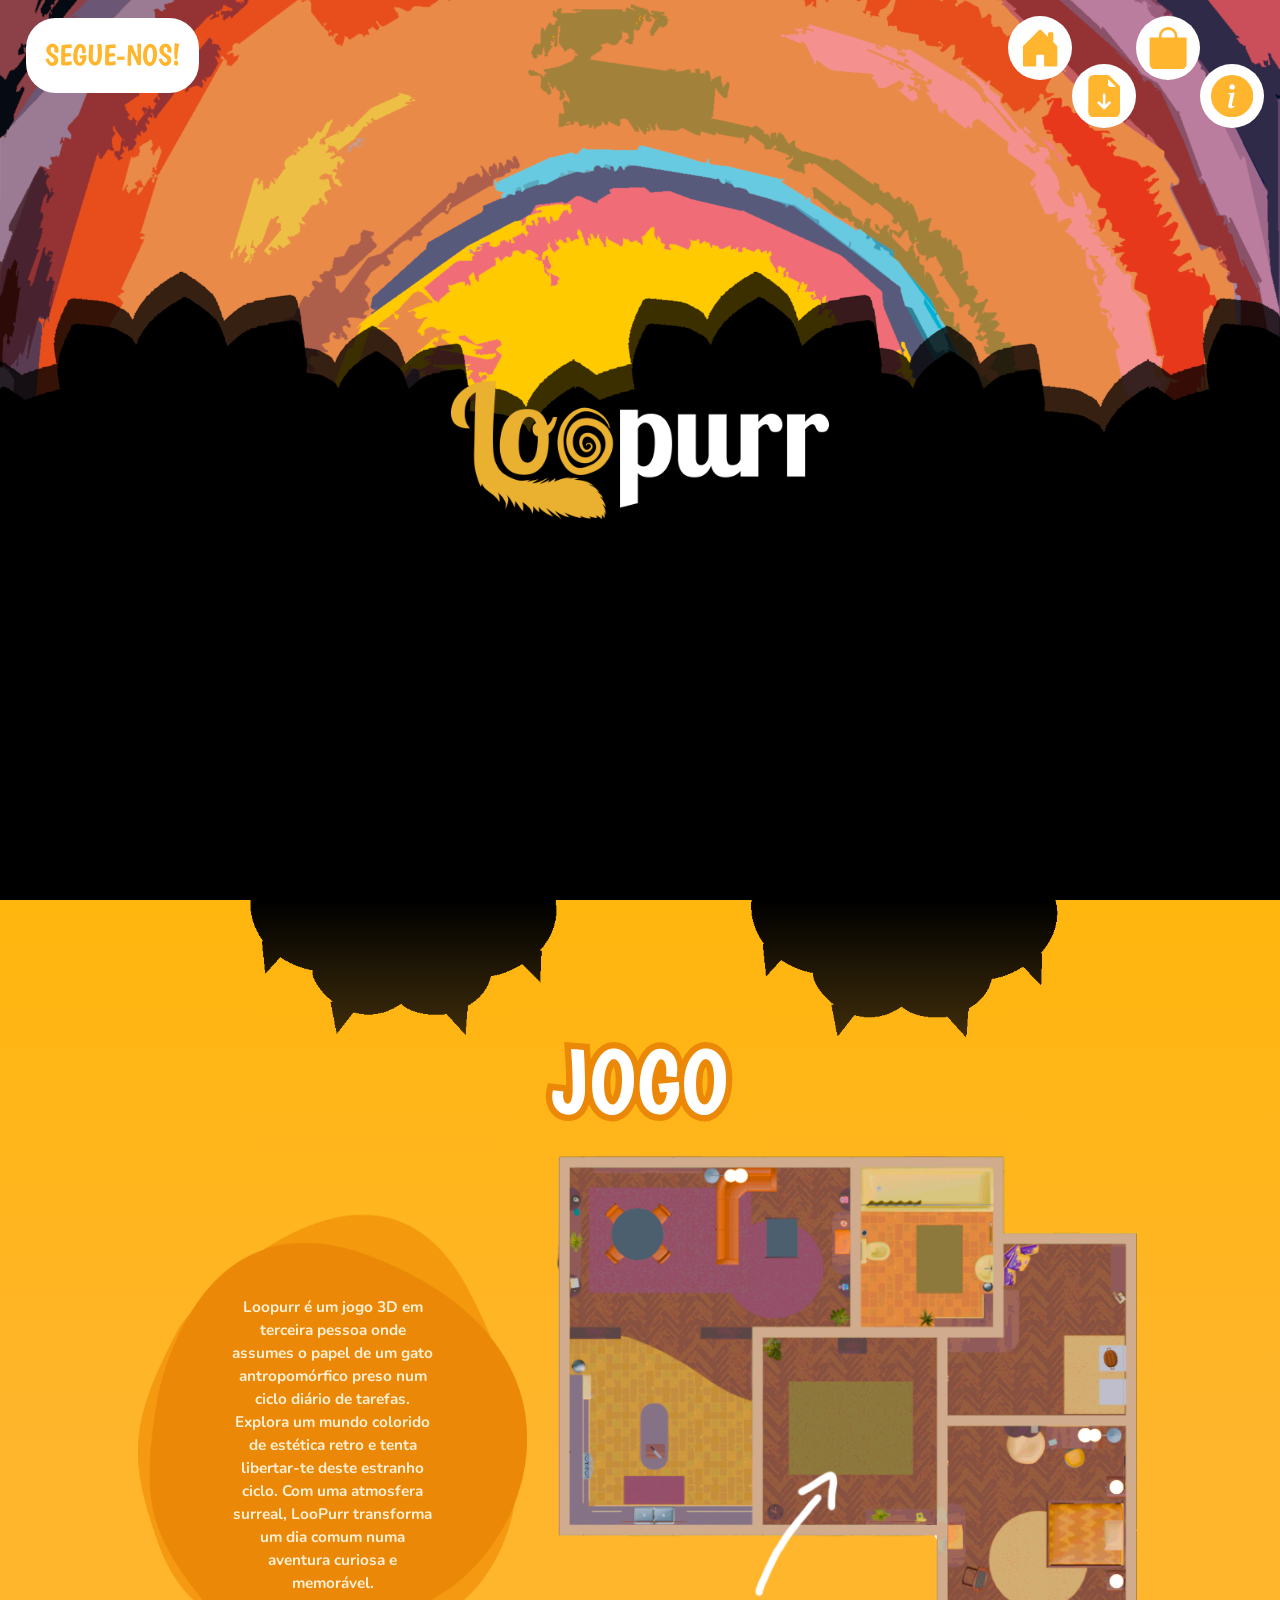
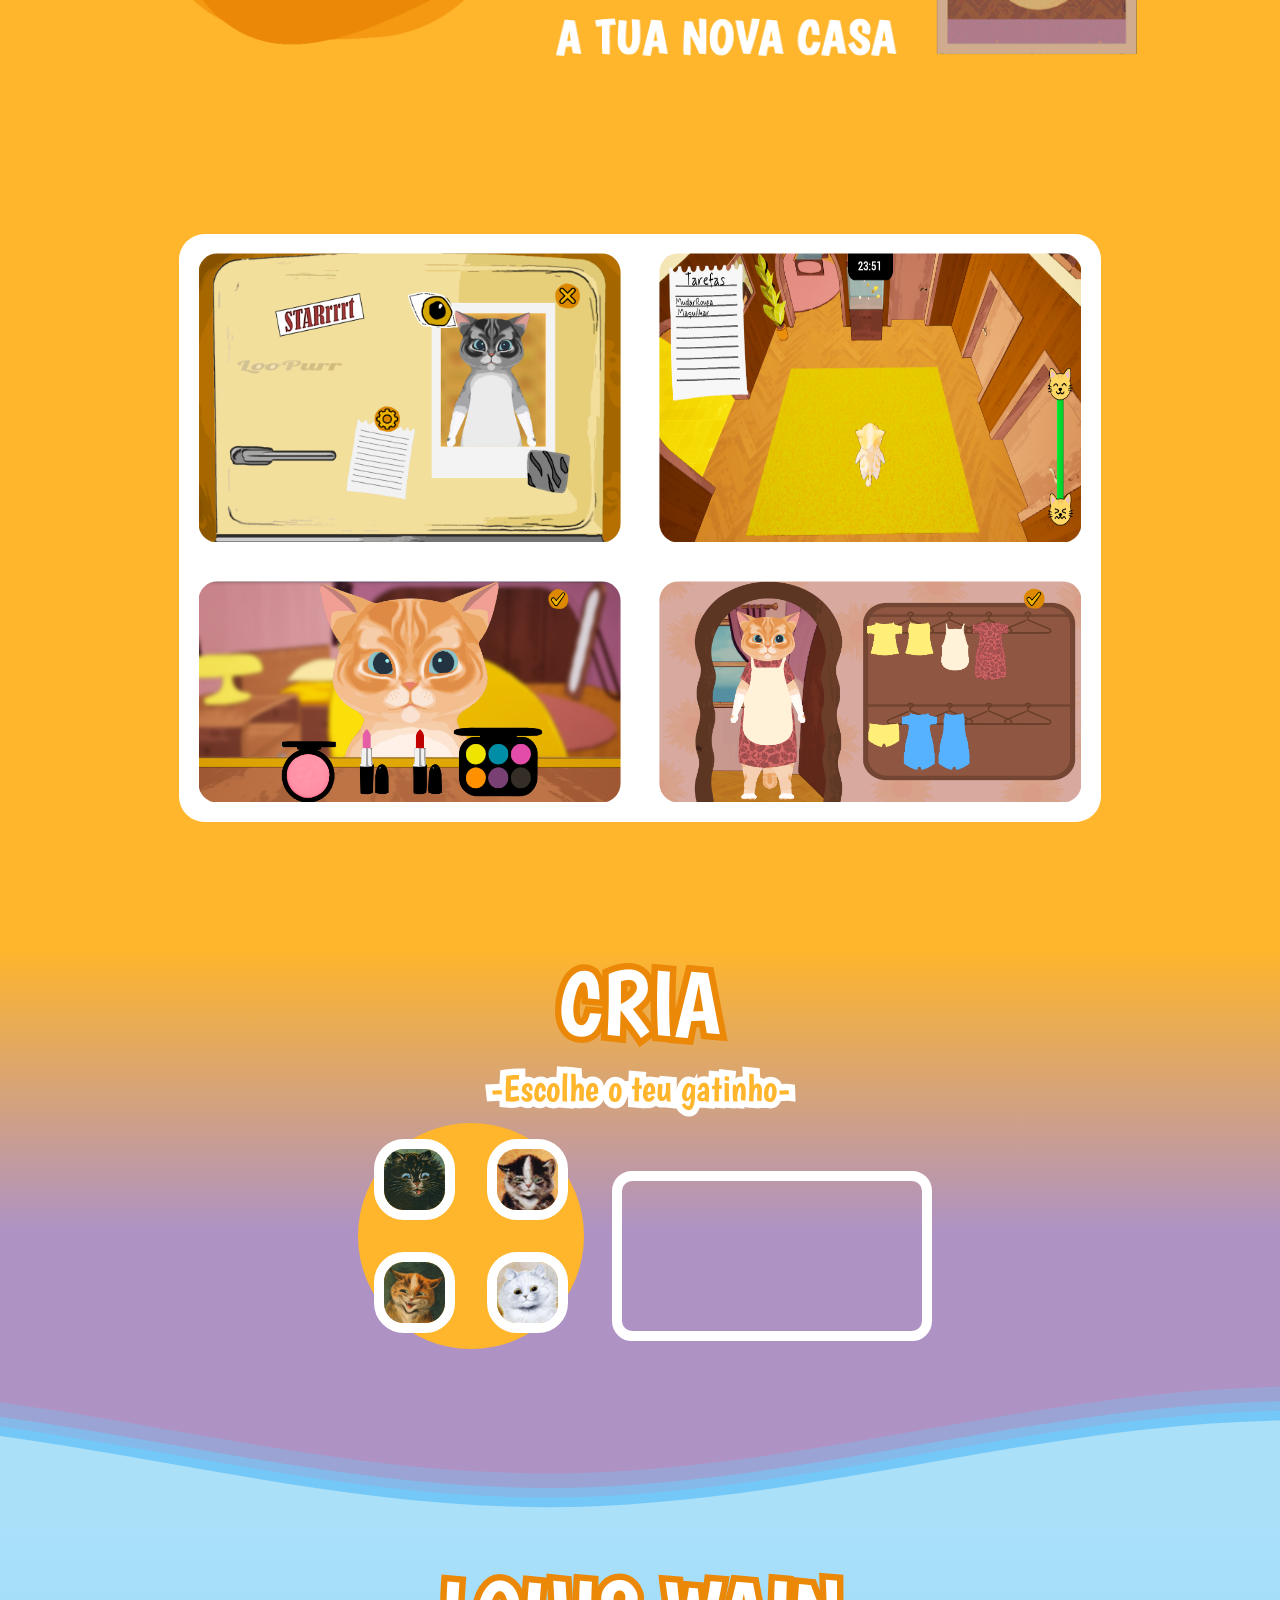
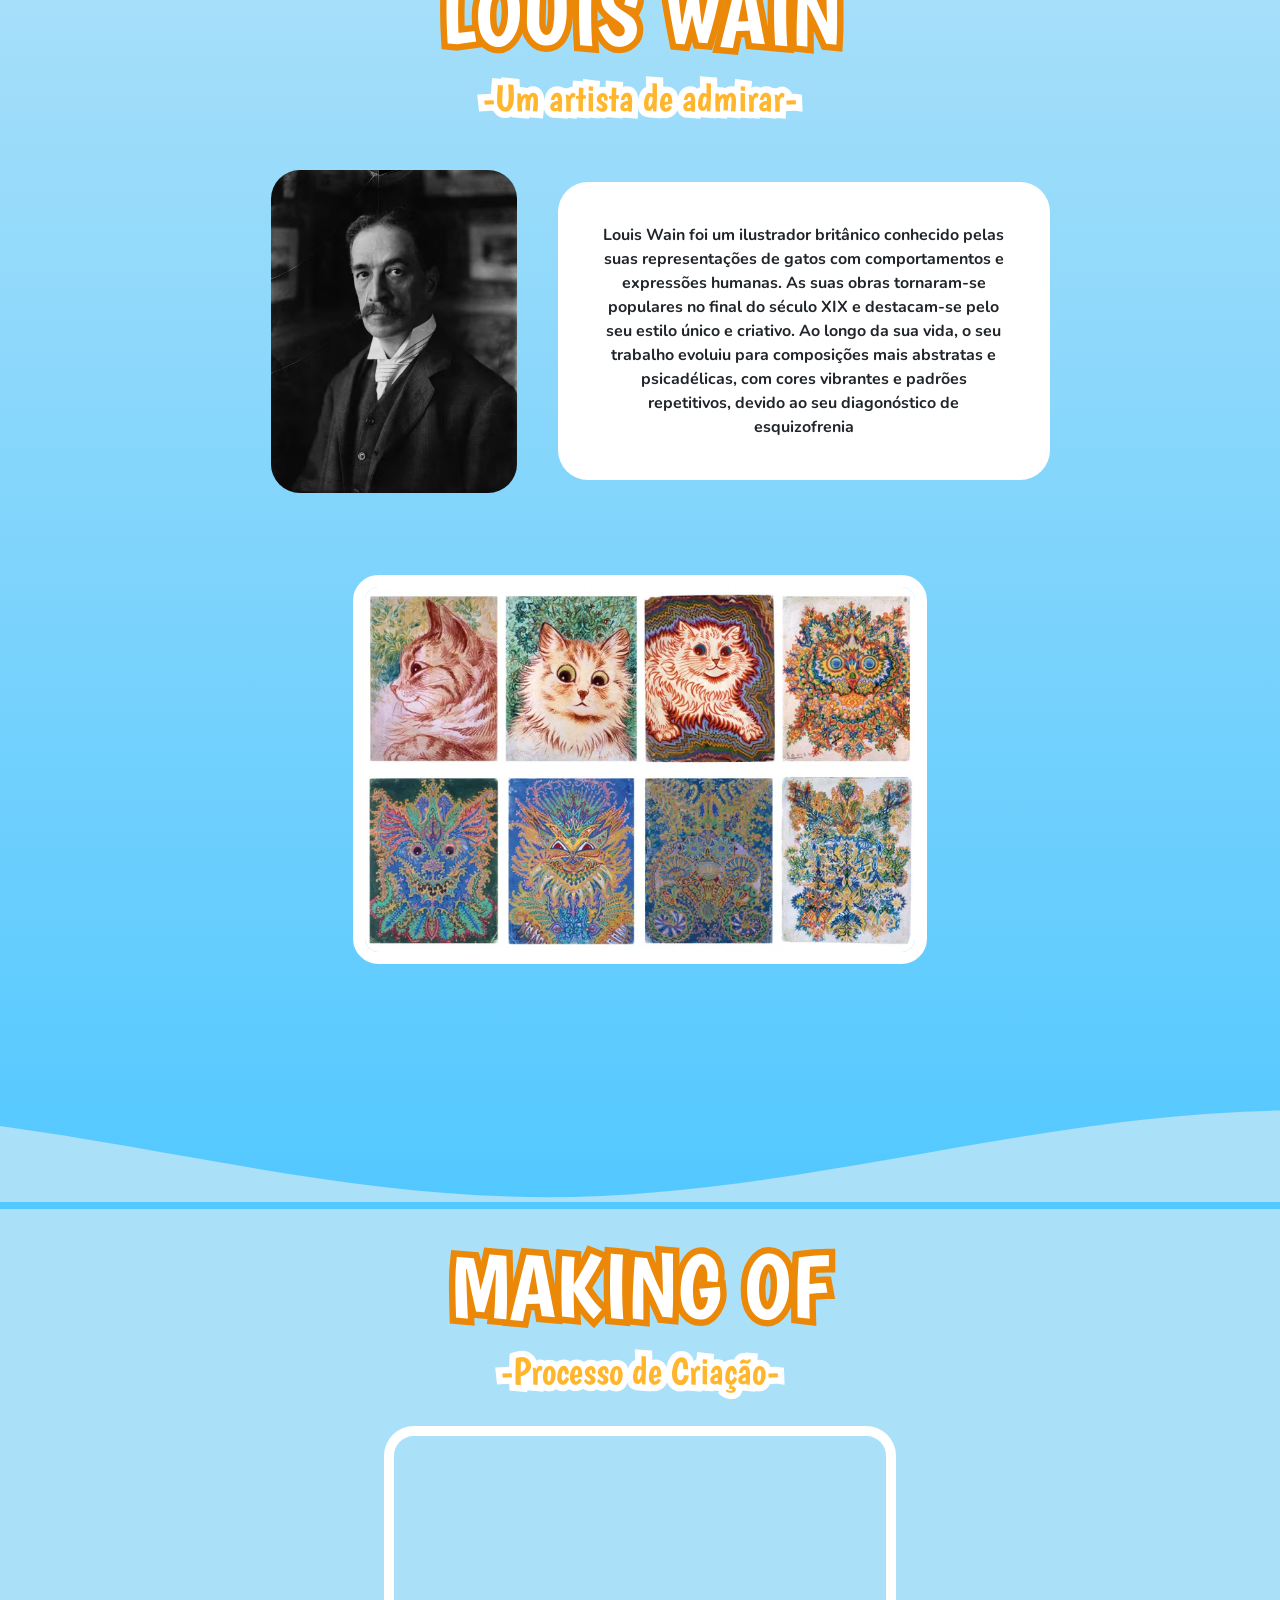
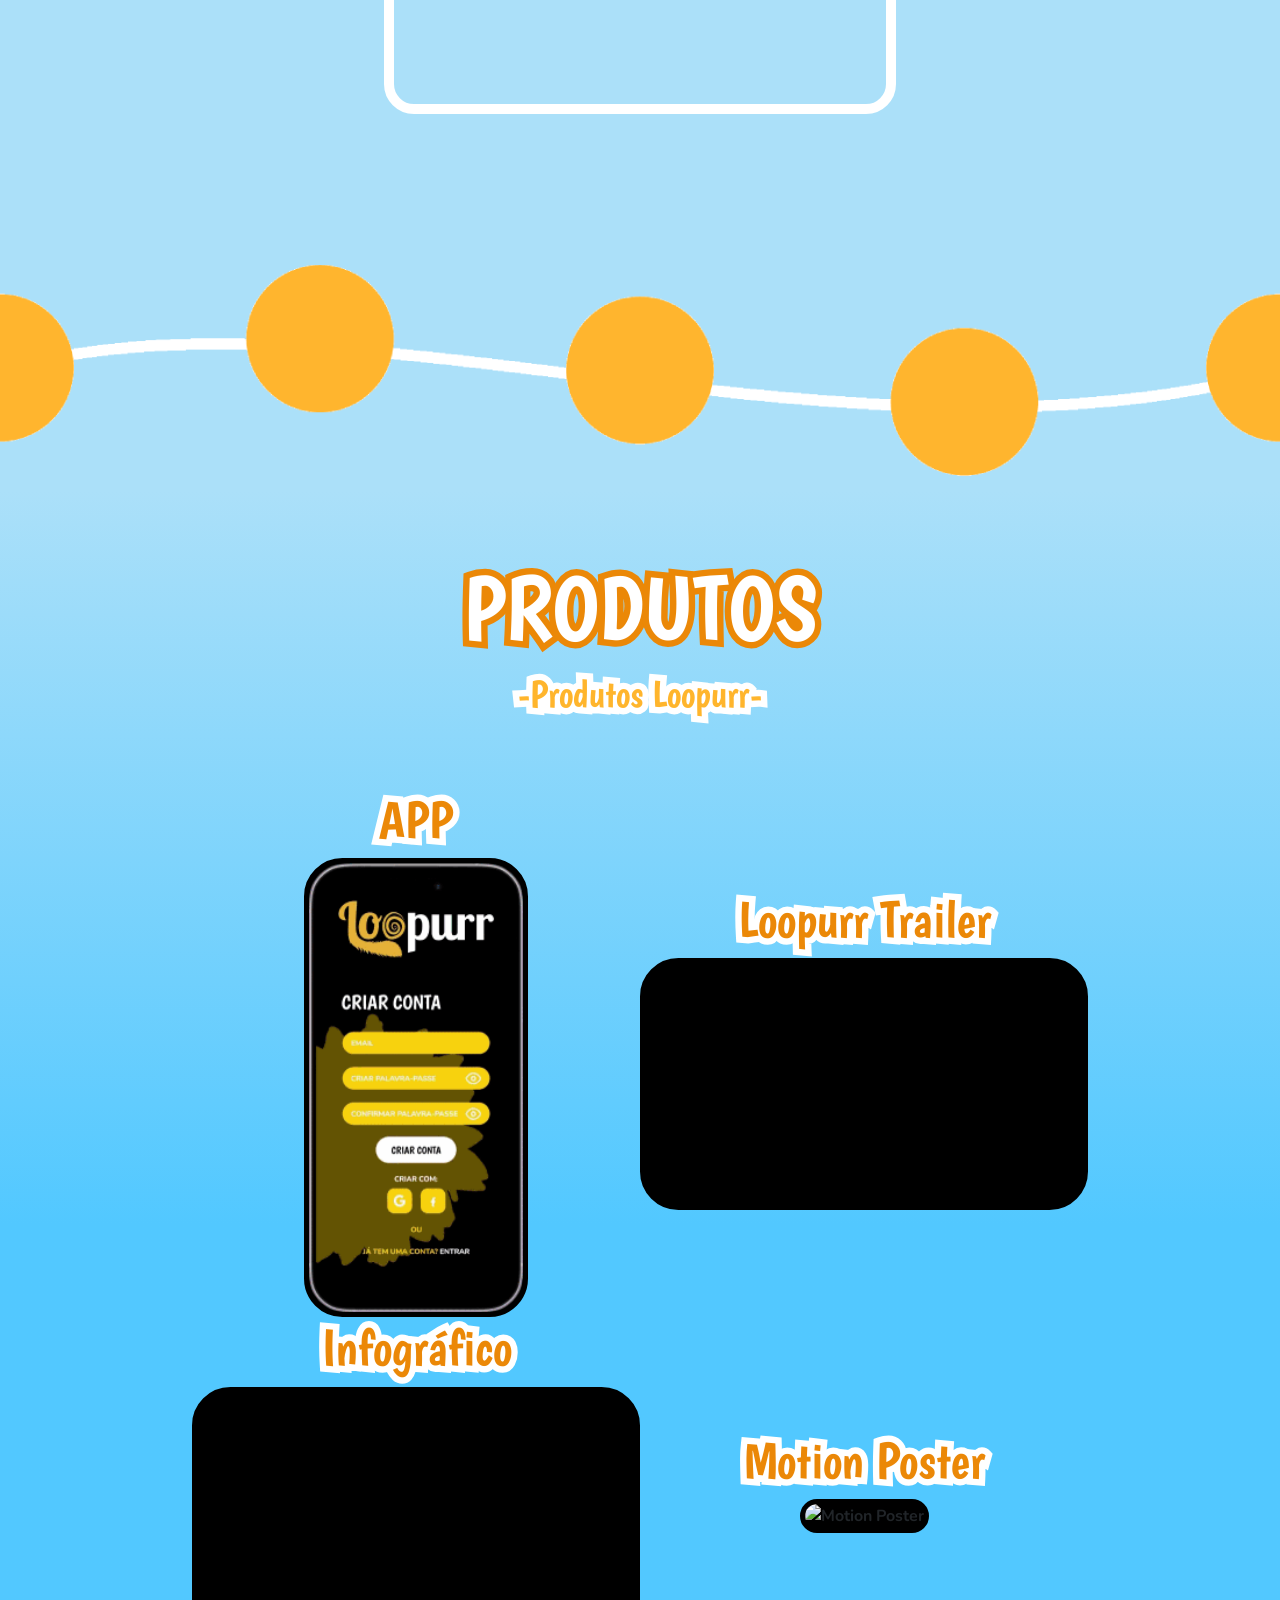
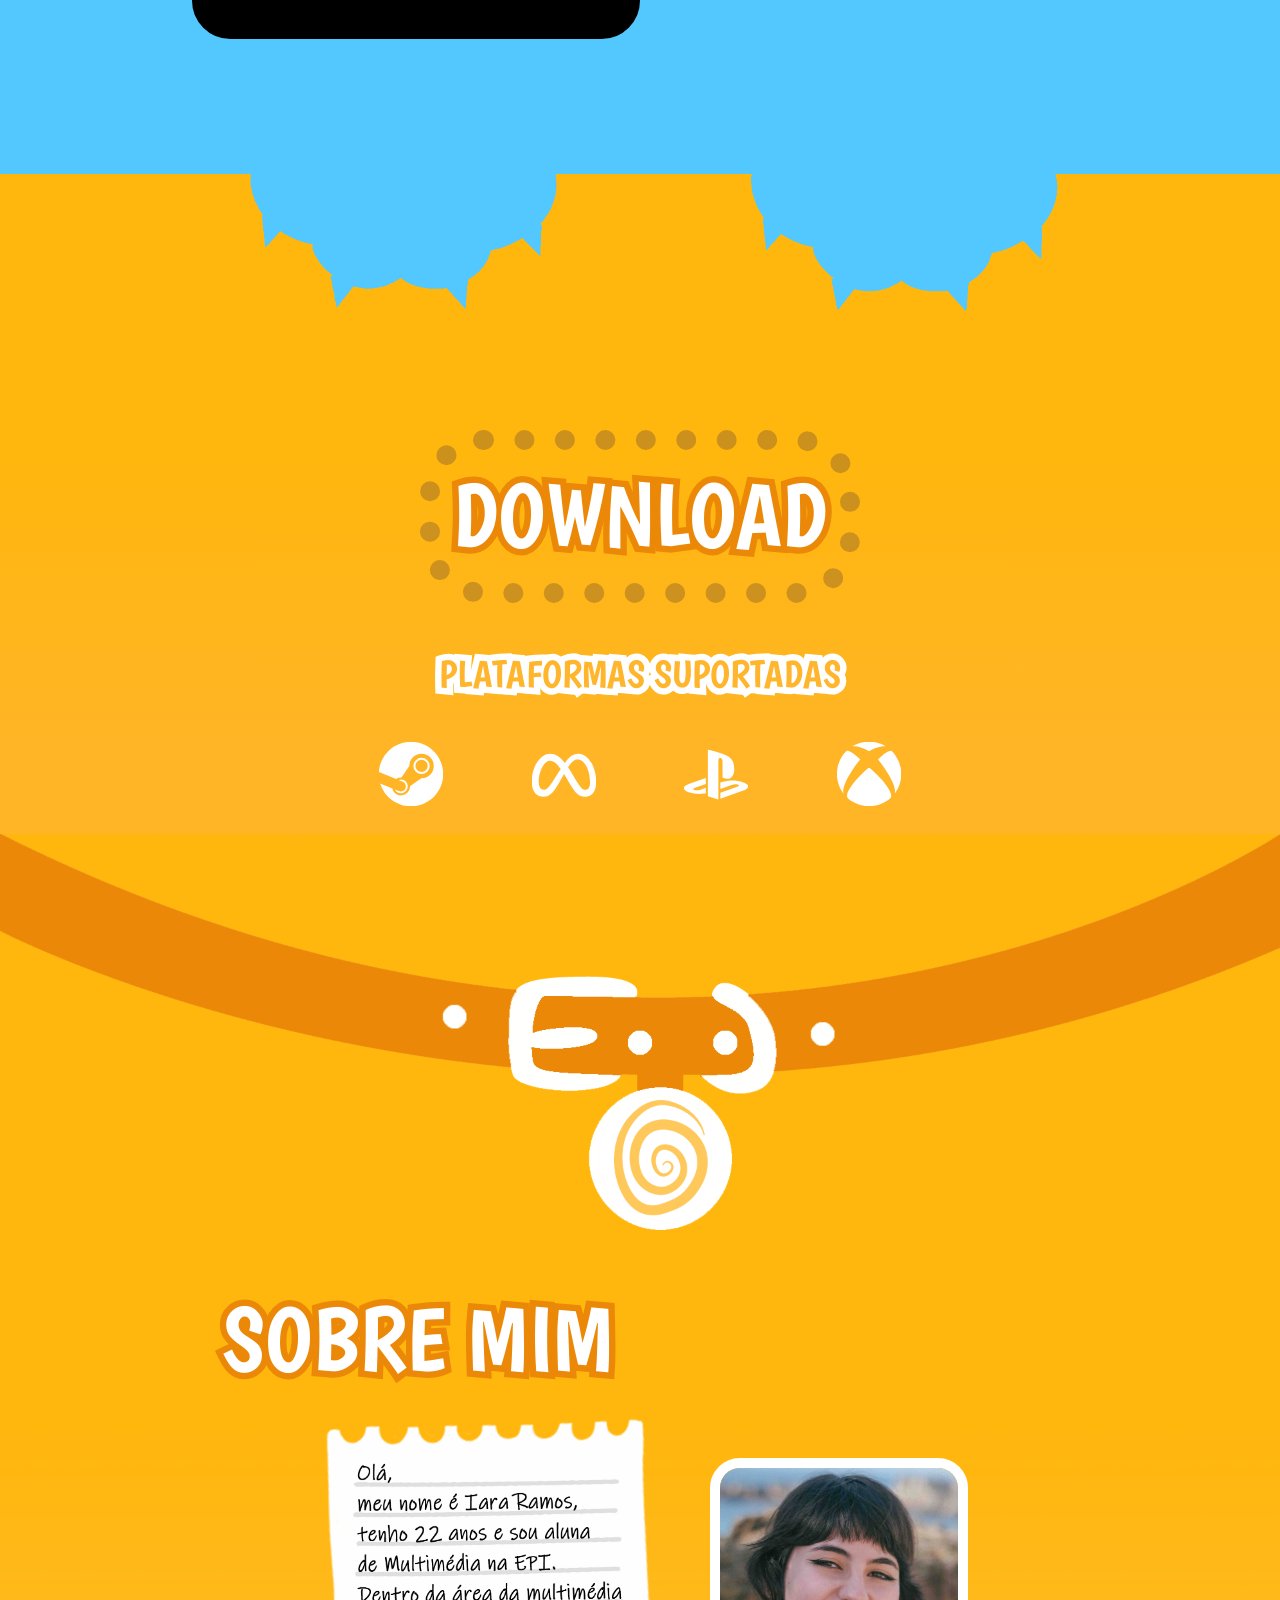
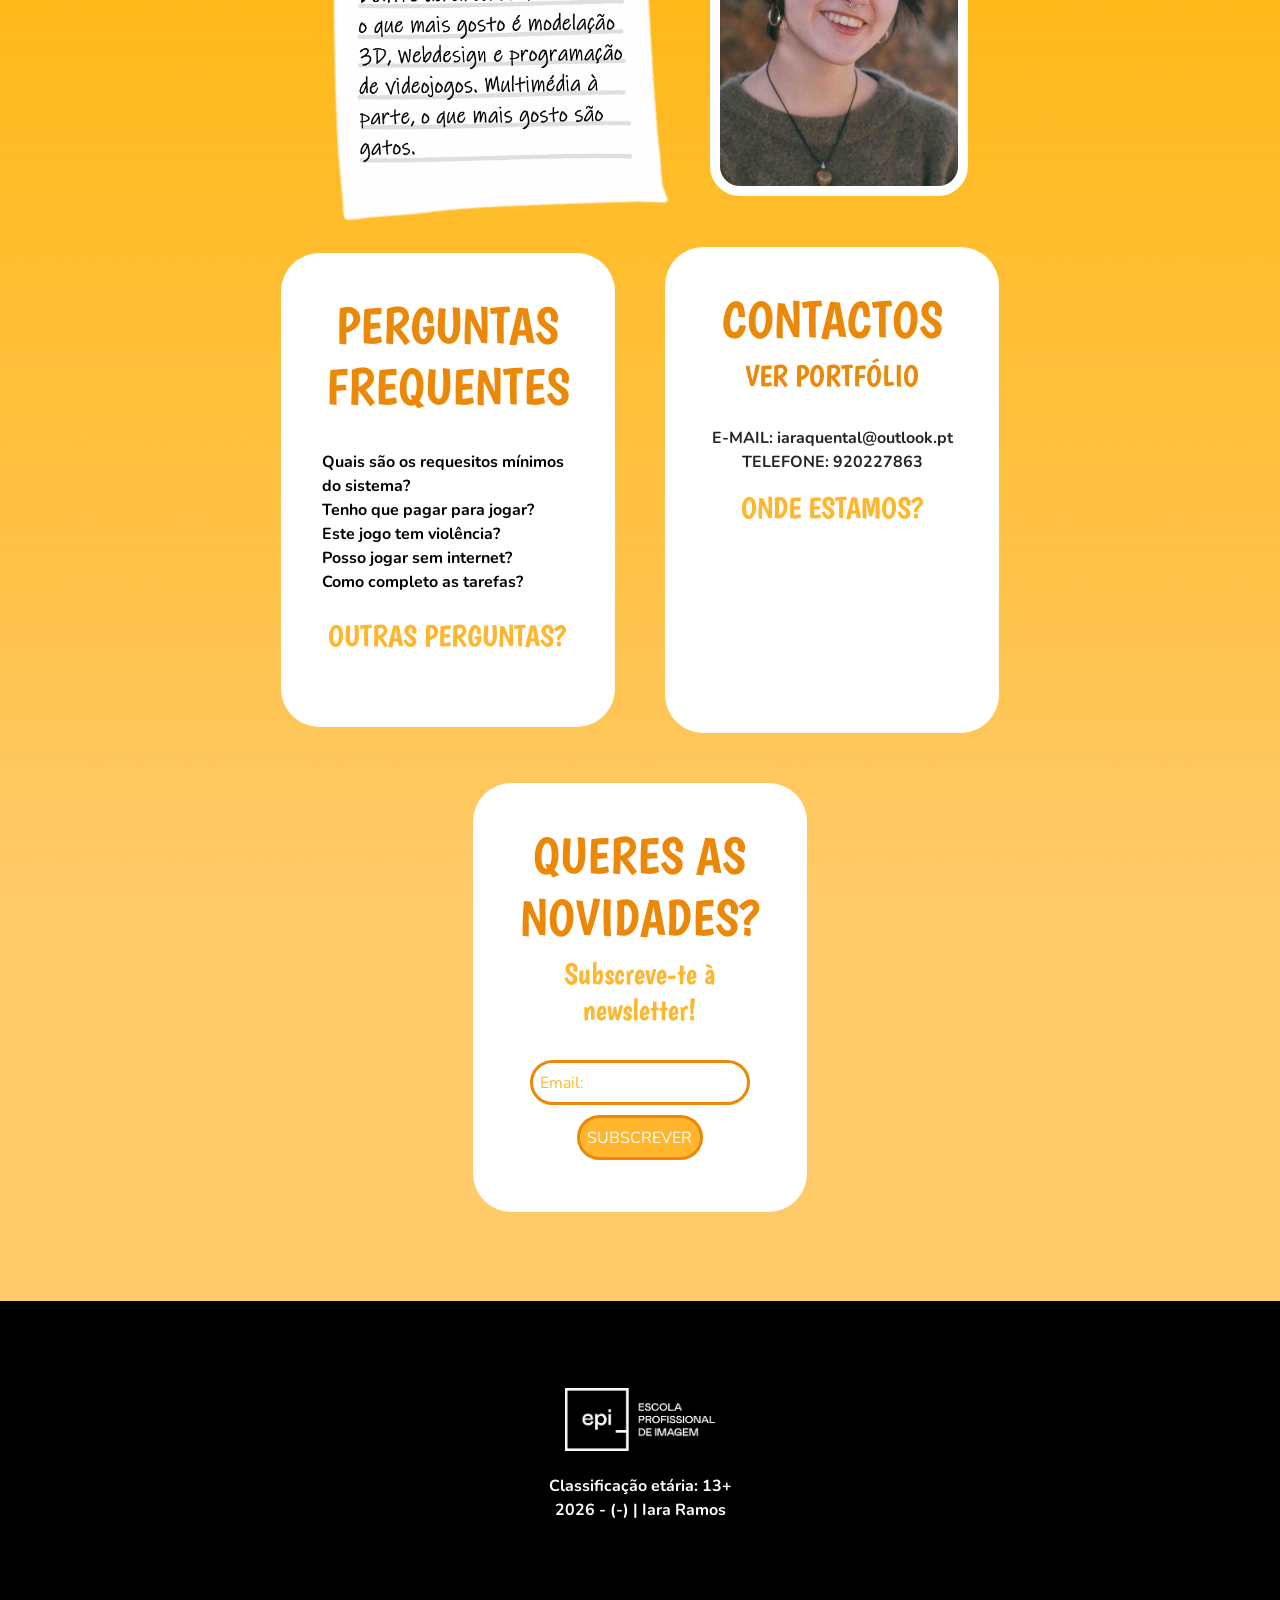
==== commit aa0004a6: "Update website design/content" ====
--- a/index.html
+++ b/index.html
@@ -198,7 +198,7 @@
 
 
 <iframe  data-aos="fade-up"
-  src="https://www.youtube.com/embed/iQI6NOYrAUc"
+  src="https://youtu.be/JpL8YzLPrZA"
   title="YouTube video player"
   frameborder="0"
   allow="accelerometer; autoplay; clipboard-write; encrypted-media; gyroscope; picture-in-picture; web-share"
@@ -245,7 +245,7 @@
 <div class="section-five" id="download">
   
 
-  <div class="download-box m-auto"  data-aos="fade-up"><a href="assets/images/cat-video.mp4" target="_blank" download=""><h1 class="download m-auto">DOWNLOAD</h1></a></div>
+  <div class="download-box m-auto"  data-aos="fade-up"><a href="https://github.com/iara2003/Loopurr/releases/download/Beta/Loopurr.Game.abrir.exe.zip/" target="_blank" download=""><h1 class="download m-auto">DOWNLOAD</h1></a></div>
   <div>
     <br><br>
 <div class="download-under" data-aos="fade-up">
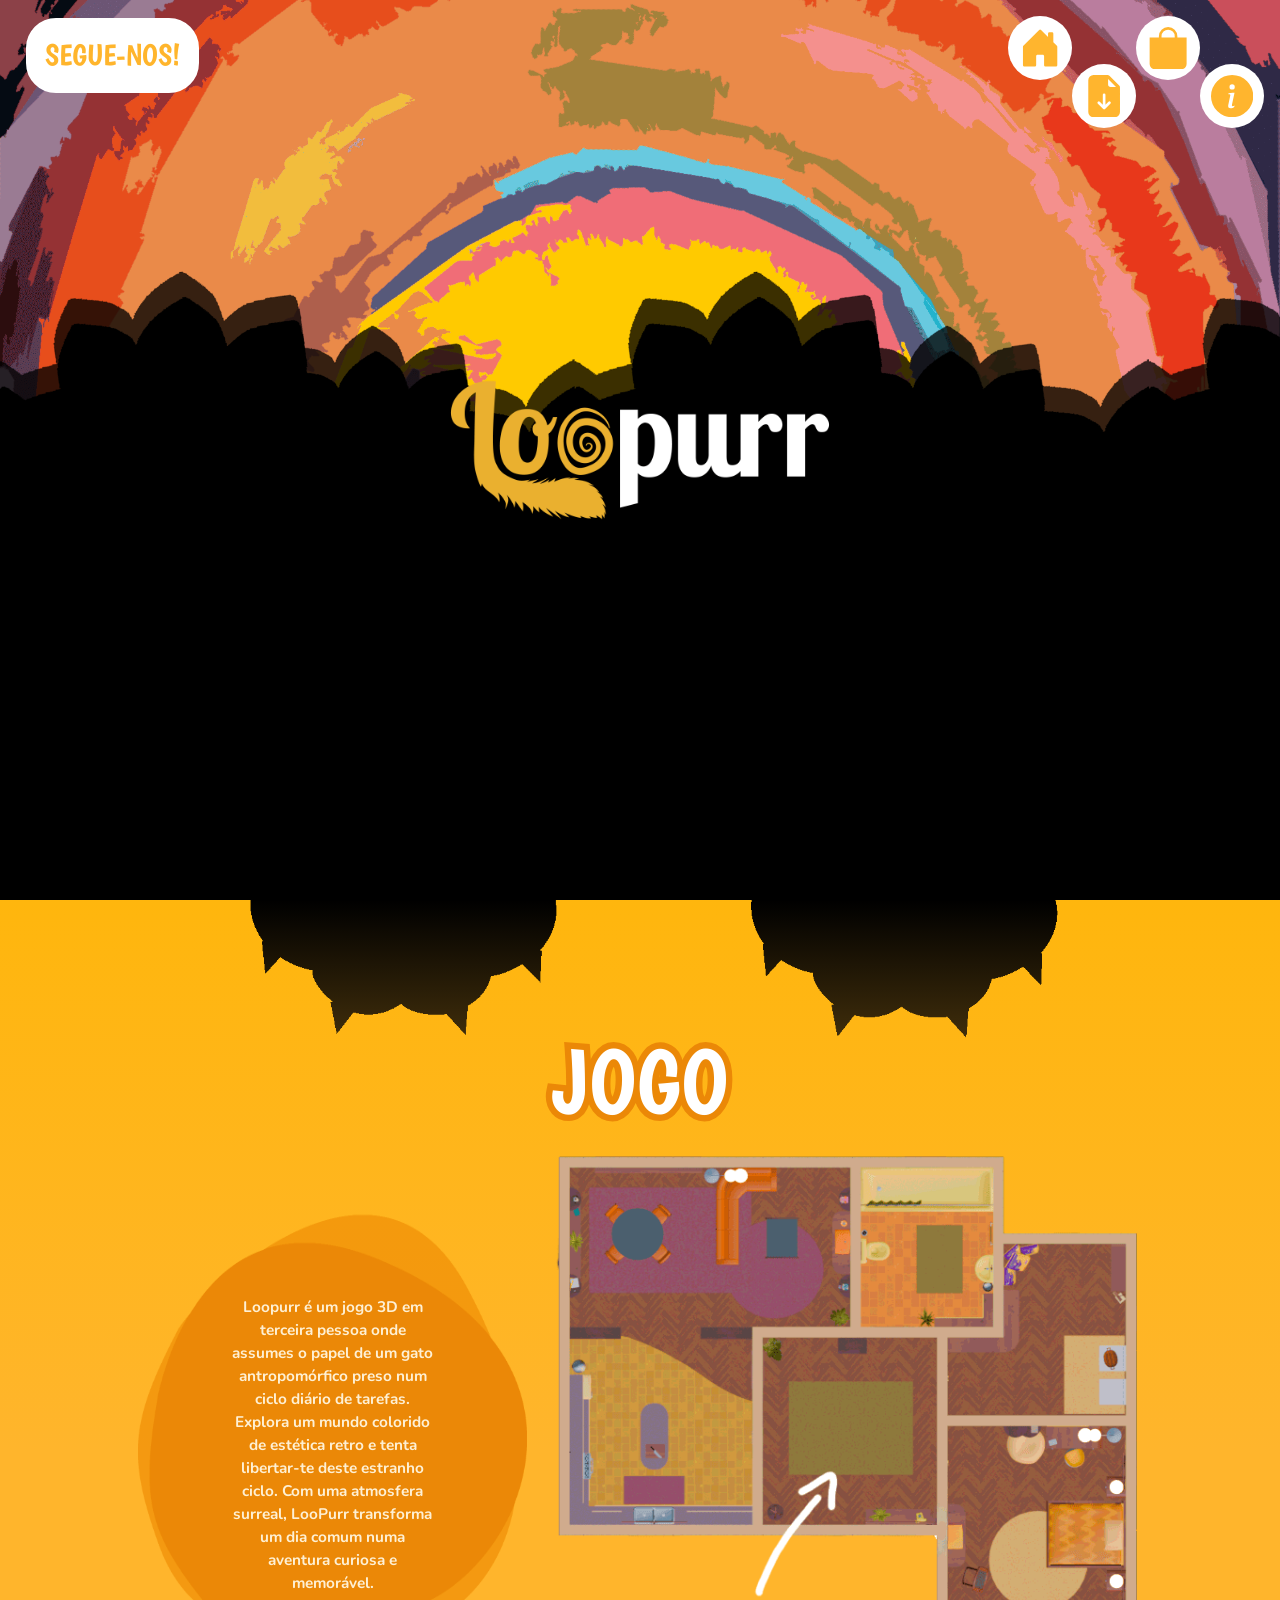
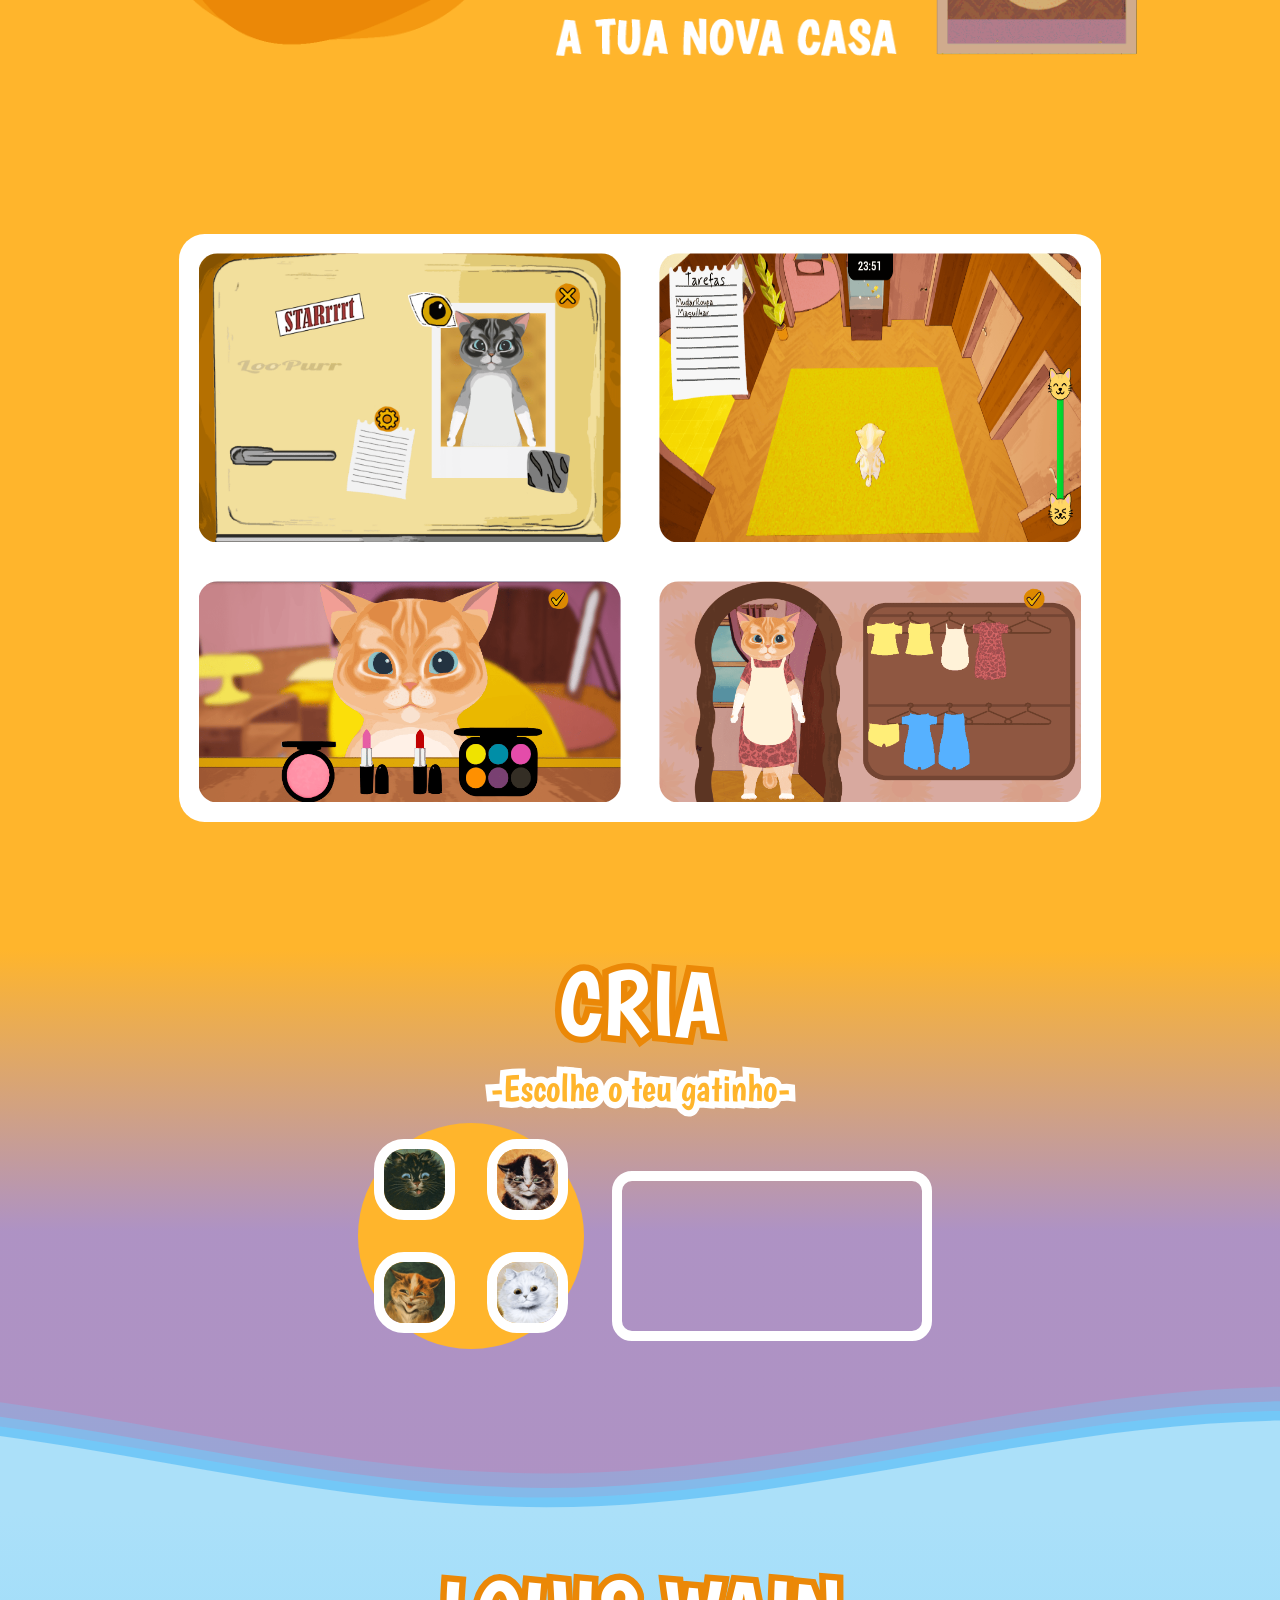
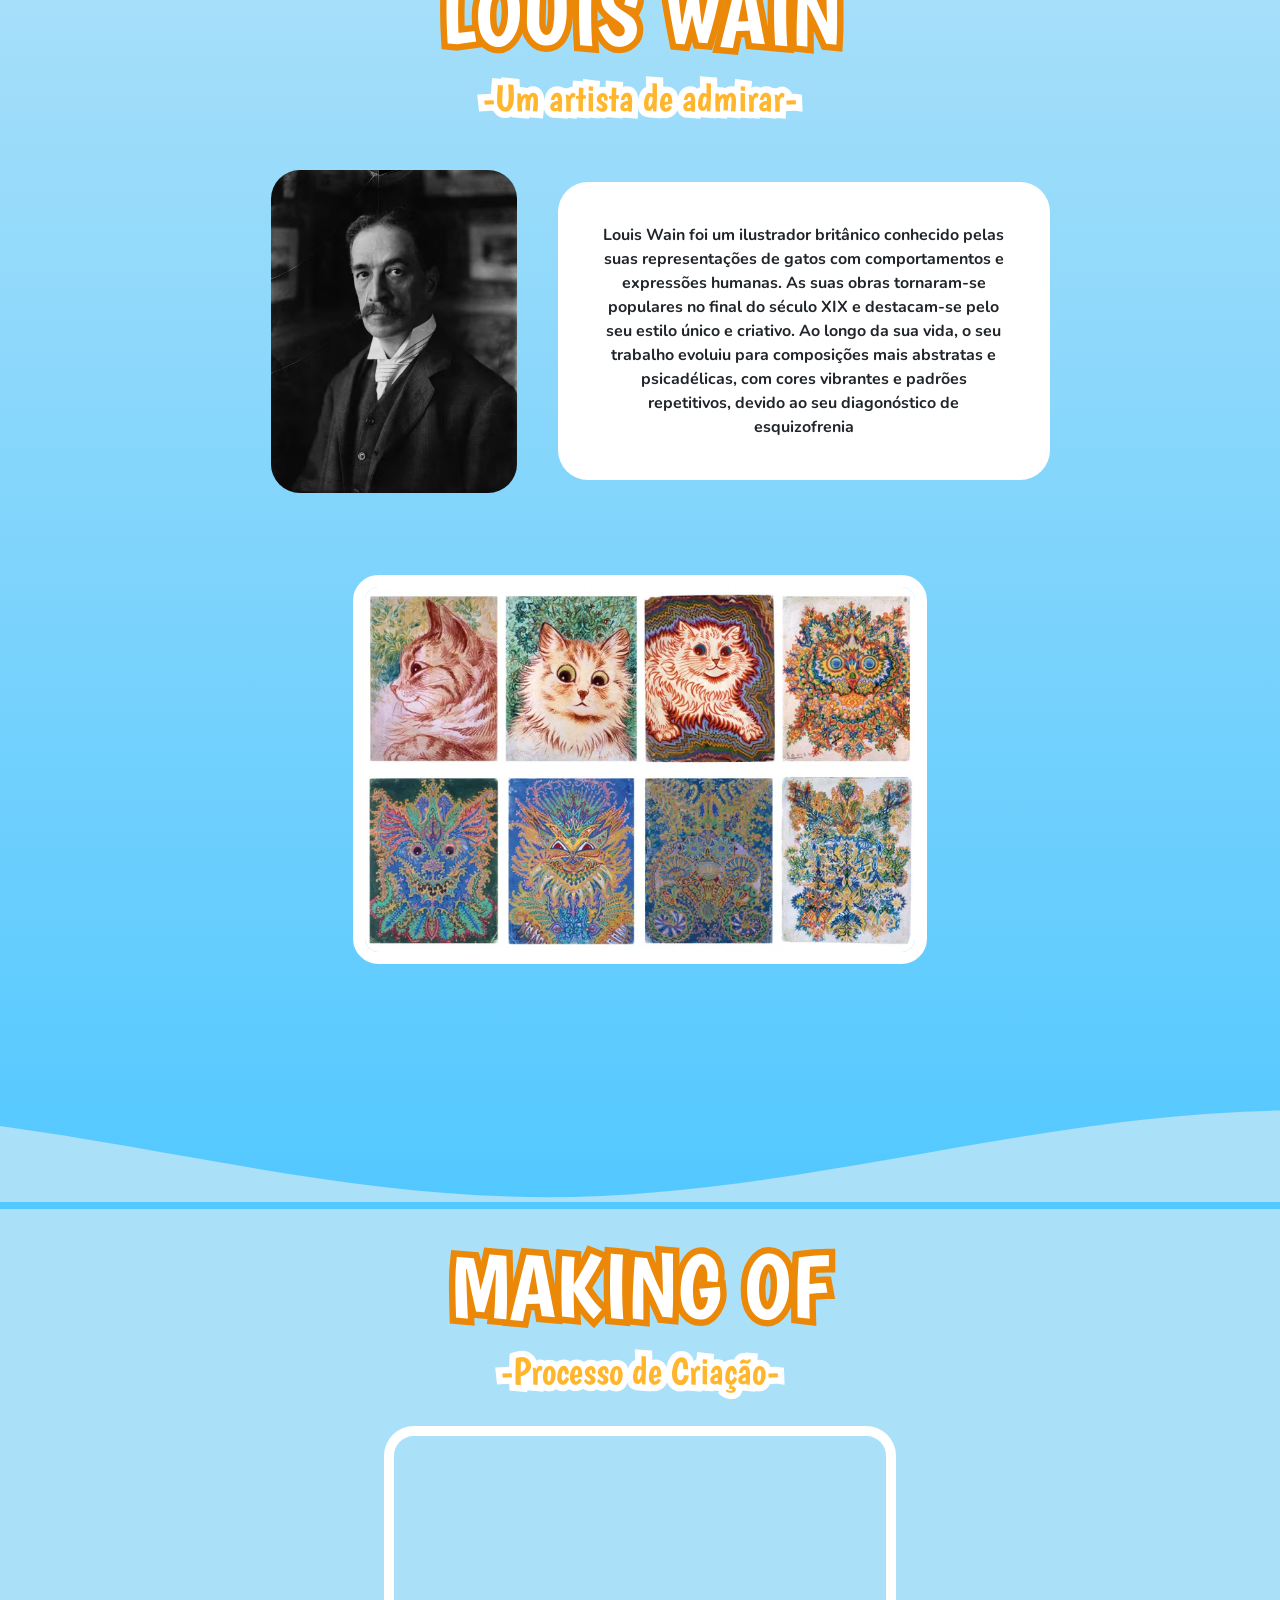
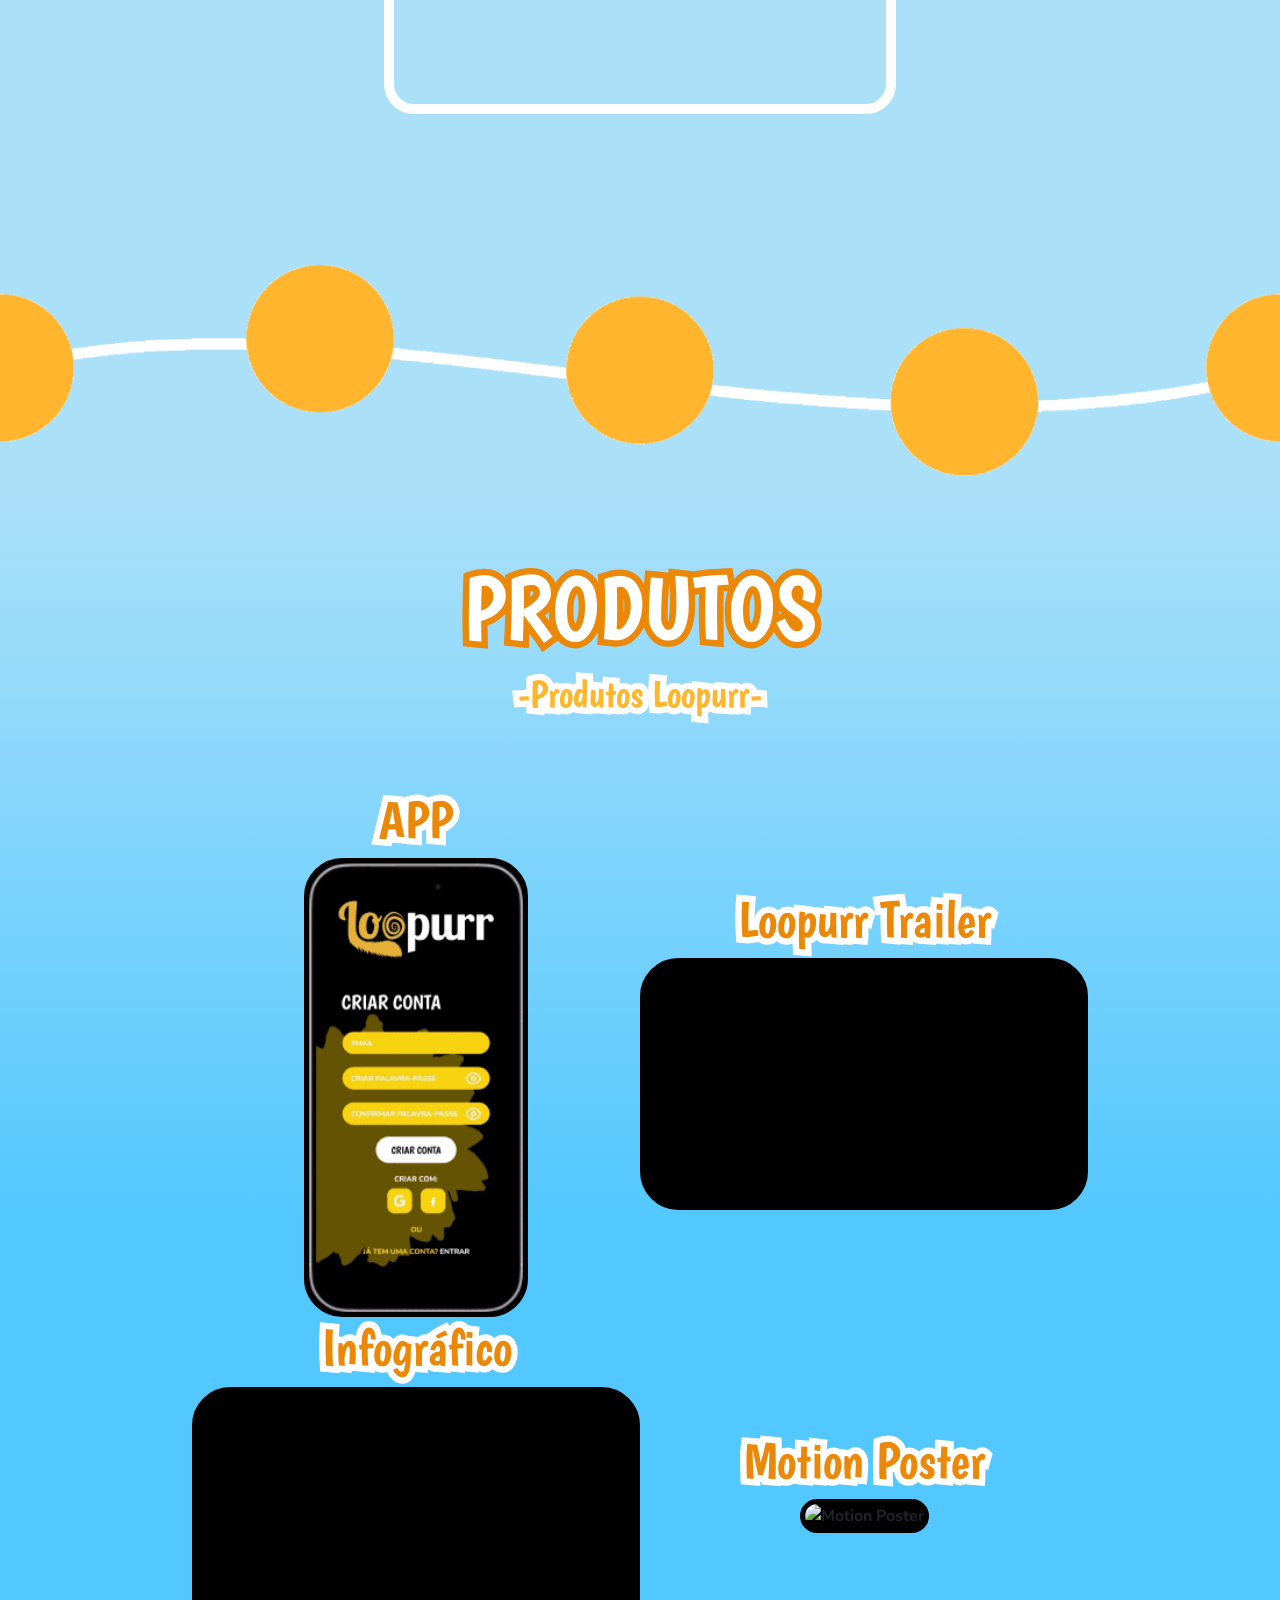
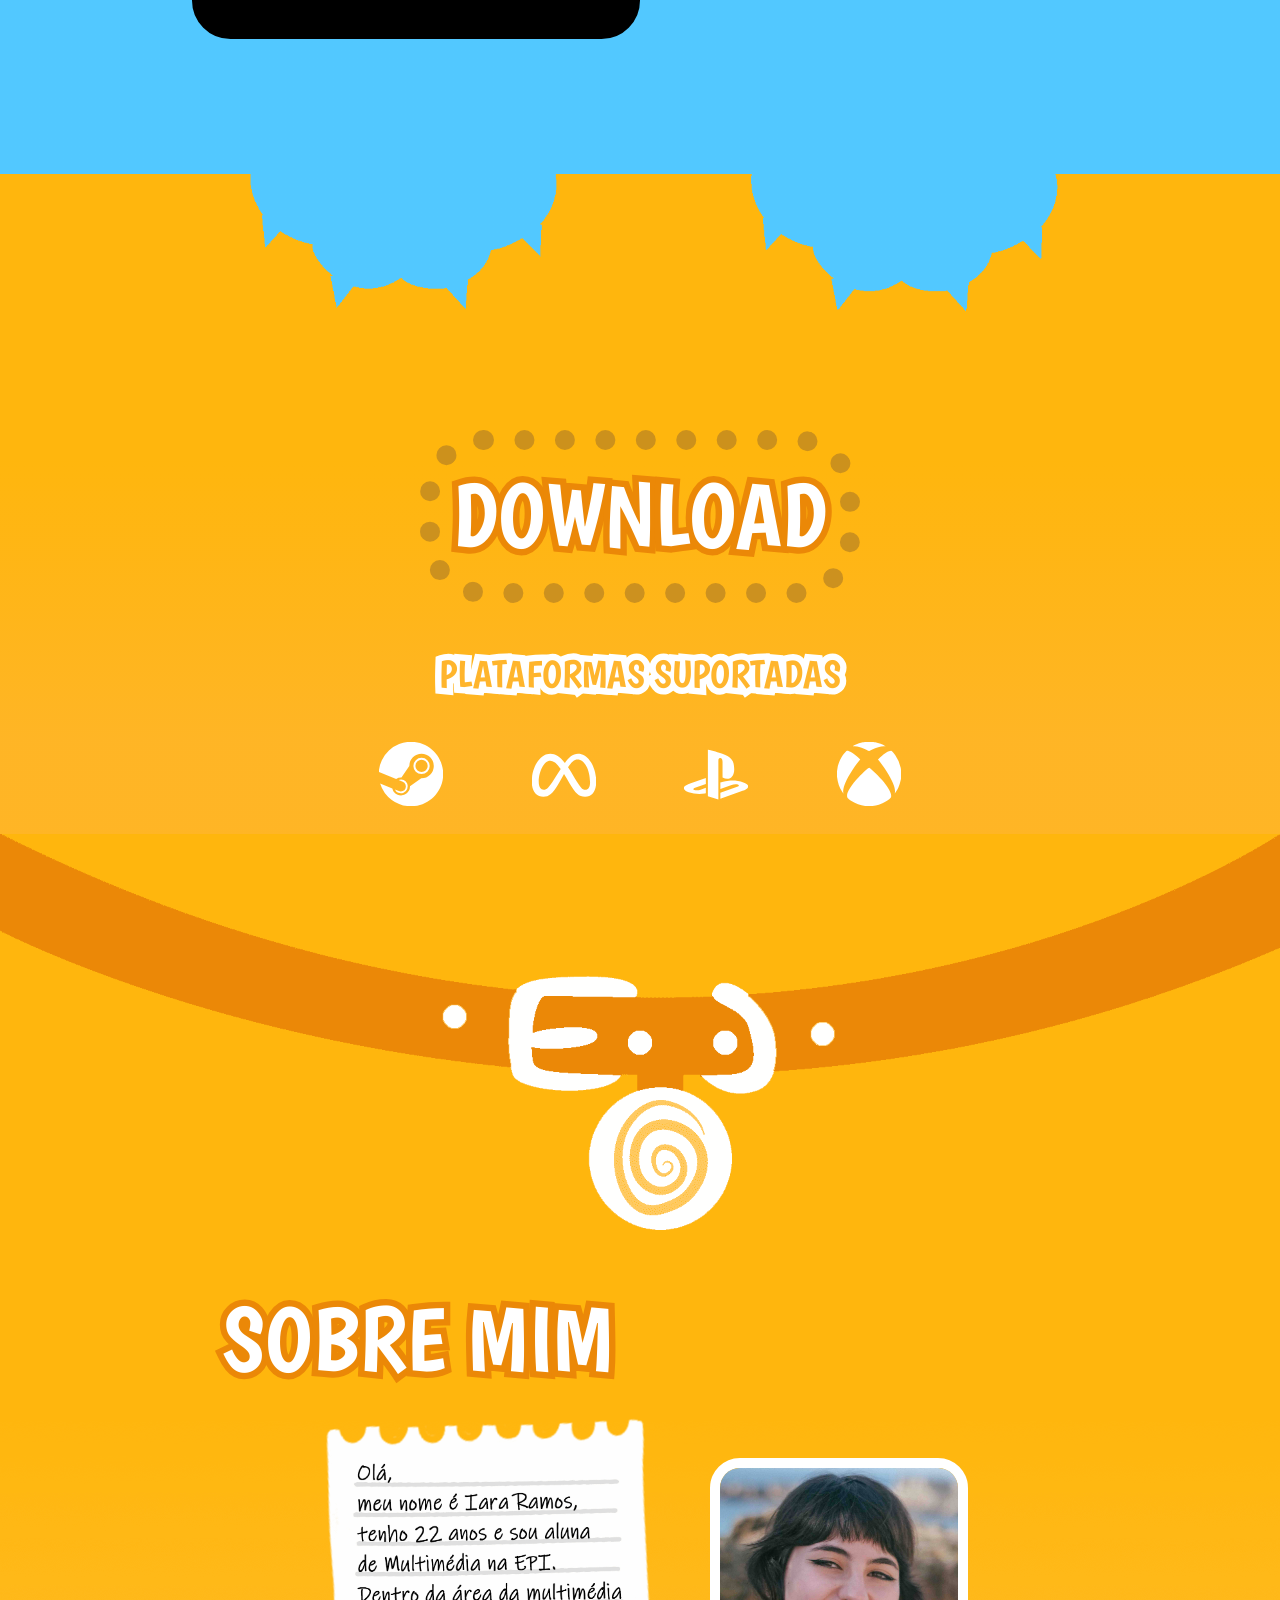
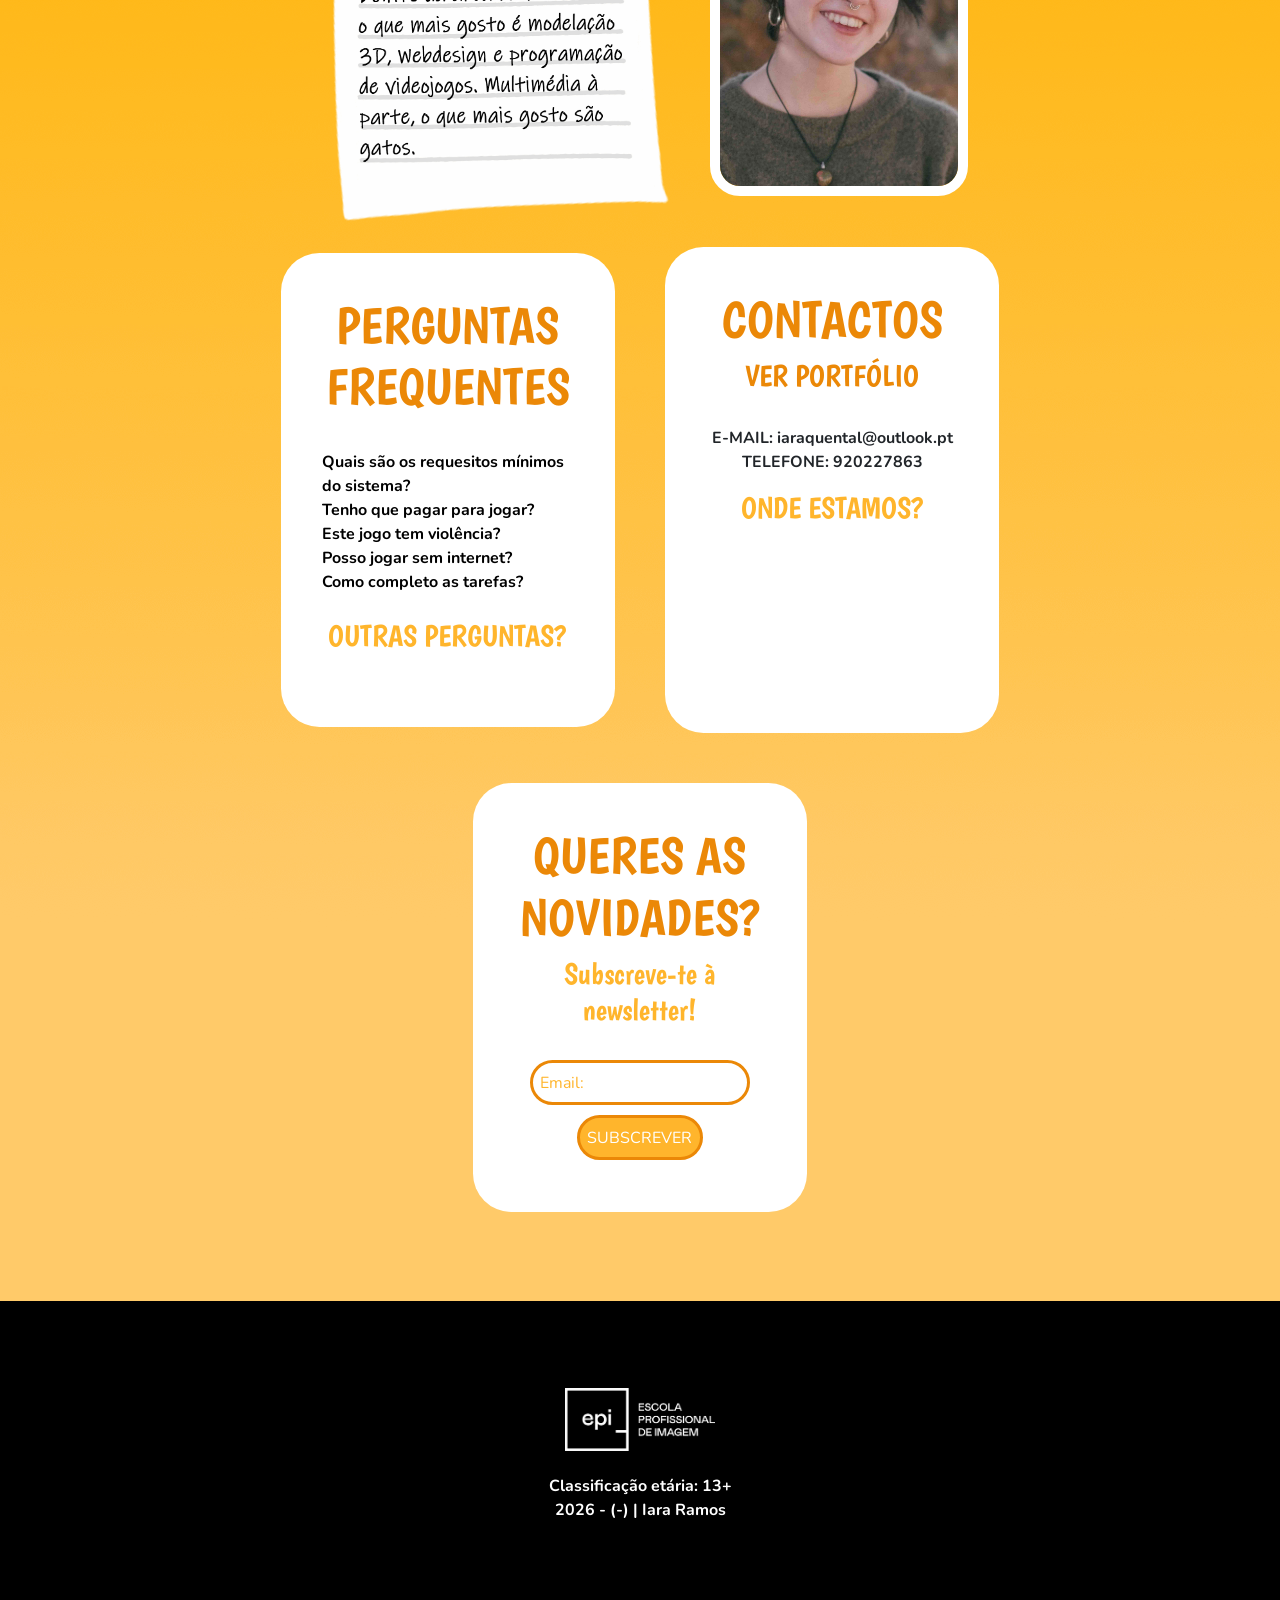
==== commit 739f33bc: "Initial website upload" ====
--- a/index.html
+++ b/index.html
@@ -36,13 +36,13 @@
       <li class="nav-item dropdown">
             <a class="nav-link segue-nos" title="Segue-nos!" href="#" id="navbarNavDropdownMenuLink" role="button" data-toggle="dropdown" aria-haspopup="true" aria-expanded="false"><h3>SEGUE-NOS!</h3></a>
             <div class="dropdown-menu" aria-labelledby="navbarNavDropdownMenuLink">
-            <a class="dropdown-item" href="https://www.instagram.com/iaiaa_qgr/" title="Instagram"><svg xmlns="http://www.w3.org/2000/svg" fill="currentColor" class="bi bi-instagram" viewBox="0 0 16 16">
+            <a class="dropdown-item" target="_blank" href="https://www.instagram.com/iaiaa_qgr/" title="Instagram"><svg xmlns="http://www.w3.org/2000/svg" fill="currentColor" class="bi bi-instagram" viewBox="0 0 16 16">
             <path d="M8 0C5.829 0 5.556.01 4.703.048 3.85.088 3.269.222 2.76.42a3.9 3.9 0 0 0-1.417.923A3.9 3.9 0 0 0 .42 2.76C.222 3.268.087 3.85.048 4.7.01 5.555 0 5.827 0 8.001c0 2.172.01 2.444.048 3.297.04.852.174 1.433.372 1.942.205.526.478.972.923 1.417.444.445.89.719 1.416.923.51.198 1.09.333 1.942.372C5.555 15.99 5.827 16 8 16s2.444-.01 3.298-.048c.851-.04 1.434-.174 1.943-.372a3.9 3.9 0 0 0 1.416-.923c.445-.445.718-.891.923-1.417.197-.509.332-1.09.372-1.942C15.99 10.445 16 10.173 16 8s-.01-2.445-.048-3.299c-.04-.851-.175-1.433-.372-1.941a3.9 3.9 0 0 0-.923-1.417A3.9 3.9 0 0 0 13.24.42c-.51-.198-1.092-.333-1.943-.372C10.443.01 10.172 0 7.998 0zm-.717 1.442h.718c2.136 0 2.389.007 3.232.046.78.035 1.204.166 1.486.275.373.145.64.319.92.599s.453.546.598.92c.11.281.24.705.275 1.485.039.843.047 1.096.047 3.231s-.008 2.389-.047 3.232c-.035.78-.166 1.203-.275 1.485a2.5 2.5 0 0 1-.599.919c-.28.28-.546.453-.92.598-.28.11-.704.24-1.485.276-.843.038-1.096.047-3.232.047s-2.39-.009-3.233-.047c-.78-.036-1.203-.166-1.485-.276a2.5 2.5 0 0 1-.92-.598 2.5 2.5 0 0 1-.6-.92c-.109-.281-.24-.705-.275-1.485-.038-.843-.046-1.096-.046-3.233s.008-2.388.046-3.231c.036-.78.166-1.204.276-1.486.145-.373.319-.64.599-.92s.546-.453.92-.598c.282-.11.705-.24 1.485-.276.738-.034 1.024-.044 2.515-.045zm4.988 1.328a.96.96 0 1 0 0 1.92.96.96 0 0 0 0-1.92m-4.27 1.122a4.109 4.109 0 1 0 0 8.217 4.109 4.109 0 0 0 0-8.217m0 1.441a2.667 2.667 0 1 1 0 5.334 2.667 2.667 0 0 1 0-5.334"/>
           </svg><h3> Instagram</h3></a>
-            <a class="dropdown-item" href="https://discord.com/"  title="Discord"><svg xmlns="http://www.w3.org/2000/svg" fill="currentColor" class="bi bi-discord" viewBox="0 0 16 16">
+            <a class="dropdown-item"  target="_blank" href="https://discord.com/"  title="Discord"><svg xmlns="http://www.w3.org/2000/svg" fill="currentColor" class="bi bi-discord" viewBox="0 0 16 16">
             <path d="M13.545 2.907a13.2 13.2 0 0 0-3.257-1.011.05.05 0 0 0-.052.025c-.141.25-.297.577-.406.833a12.2 12.2 0 0 0-3.658 0 8 8 0 0 0-.412-.833.05.05 0 0 0-.052-.025c-1.125.194-2.22.534-3.257 1.011a.04.04 0 0 0-.021.018C.356 6.024-.213 9.047.066 12.032q.003.022.021.037a13.3 13.3 0 0 0 3.995 2.02.05.05 0 0 0 .056-.019q.463-.63.818-1.329a.05.05 0 0 0-.01-.059l-.018-.011a9 9 0 0 1-1.248-.595.05.05 0 0 1-.02-.066l.015-.019q.127-.095.248-.195a.05.05 0 0 1 .051-.007c2.619 1.196 5.454 1.196 8.041 0a.05.05 0 0 1 .053.007q.121.1.248.195a.05.05 0 0 1-.004.085 8 8 0 0 1-1.249.594.05.05 0 0 0-.03.03.05.05 0 0 0 .003.041c.24.465.515.909.817 1.329a.05.05 0 0 0 .056.019 13.2 13.2 0 0 0 4.001-2.02.05.05 0 0 0 .021-.037c.334-3.451-.559-6.449-2.366-9.106a.03.03 0 0 0-.02-.019m-8.198 7.307c-.789 0-1.438-.724-1.438-1.612s.637-1.613 1.438-1.613c.807 0 1.45.73 1.438 1.613 0 .888-.637 1.612-1.438 1.612m5.316 0c-.788 0-1.438-.724-1.438-1.612s.637-1.613 1.438-1.613c.807 0 1.451.73 1.438 1.613 0 .888-.631 1.612-1.438 1.612"/>
           </svg><h3> Discord</h3></a>
-            <a class="dropdown-item" href="https://www.youtube.com/@catlover-xb3yq/playlists"  title="Instagram"><svg xmlns="http://www.w3.org/2000/svg" fill="currentColor" class="bi bi-youtube" viewBox="0 0 16 16">
+            <a class="dropdown-item"  target="_blank" href="https://www.youtube.com/@catlover-xb3yq/playlists"  title="Instagram"><svg xmlns="http://www.w3.org/2000/svg" fill="currentColor" class="bi bi-youtube" viewBox="0 0 16 16">
             <path d="M8.051 1.999h.089c.822.003 4.987.033 6.11.335a2.01 2.01 0 0 1 1.415 1.42c.101.38.172.883.22 1.402l.01.104.022.26.008.104c.065.914.073 1.77.074 1.957v.075c-.001.194-.01 1.108-.082 2.06l-.008.105-.009.104c-.05.572-.124 1.14-.235 1.558a2.01 2.01 0 0 1-1.415 1.42c-1.16.312-5.569.334-6.18.335h-.142c-.309 0-1.587-.006-2.927-.052l-.17-.006-.087-.004-.171-.007-.171-.007c-1.11-.049-2.167-.128-2.654-.26a2.01 2.01 0 0 1-1.415-1.419c-.111-.417-.185-.986-.235-1.558L.09 9.82l-.008-.104A31 31 0 0 1 0 7.68v-.123c.002-.215.01-.958.064-1.778l.007-.103.003-.052.008-.104.022-.26.01-.104c.048-.519.119-1.023.22-1.402a2.01 2.01 0 0 1 1.415-1.42c.487-.13 1.544-.21 2.654-.26l.17-.007.172-.006.086-.003.171-.007A100 100 0 0 1 7.858 2zM6.4 5.209v4.818l4.157-2.408z"/>
           </svg><h3> Youtube</h3></a>
             </div>
@@ -112,10 +112,10 @@
 
 
 <div class="game-images" data-aos="fade-up">
-<img data-aos="fade-up" src="assets/images/game images/menu.png" alt="Game menu">
-<img data-aos="fade-up" src="assets/images/game images/gameplay.png" alt="gameplay">
-<img data-aos="fade-up" src="assets/images/game images/makeup.png" alt="makeup minigame">
-<img data-aos="fade-up" src="assets/images/game images/closet.png" alt="closet minigame">
+<img src="assets/images/game images/menu.png" alt="Game menu">
+<img src="assets/images/game images/gameplay.png" alt="gameplay">
+<img src="assets/images/game images/makeup.png" alt="makeup minigame">
+<img src="assets/images/game images/closet.png" alt="closet minigame">
 </div>
 </div>
 
@@ -171,9 +171,9 @@
 <h1>LOUIS WAIN</h1>
 <h3>-Um artista de admirar-</h3>
 <div>
-<img class="louis-photo" data-aos="fade-up" src="assets/images/wain.avif" alt="Louis Wain photo">
+<img class="louis-photo" data-aos="fade-up" src="assets/images/wain.png" alt="Louis Wain photo">
 <p data-aos="fade-up">Louis Wain foi um ilustrador britânico conhecido pelas suas representações de gatos com comportamentos e expressões humanas. As suas obras tornaram-se populares no final do século XIX e destacam-se pelo seu estilo único e criativo. Ao longo da sua vida, o seu trabalho evoluiu para composições mais abstratas e psicadélicas, com cores vibrantes e padrões repetitivos, devido ao seu diagonóstico de esquizofrenia</p>
-<img class="paintings" data-aos="fade-up" src="assets/images/louis wain paintings.webp" alt="Louis Wain's paintings evolution">
+<img class="paintings" data-aos="fade-up" src="assets/images/louis wain paintings.png" alt="Louis Wain's paintings evolution">
 </div>
 </div>
 
@@ -198,12 +198,7 @@
 
 
 <iframe  data-aos="fade-up"
-  src="https://youtu.be/JpL8YzLPrZA"
-  title="YouTube video player"
-  frameborder="0"
-  allow="accelerometer; autoplay; clipboard-write; encrypted-media; gyroscope; picture-in-picture; web-share"
-  allowfullscreen> 
-</iframe>
+<iframe src="https://www.youtube.com/embed/JpL8YzLPrZA?si=NfsUuN71GeSPS8jy" title="YouTube video player" frameborder="0" allow="accelerometer; autoplay; clipboard-write; encrypted-media; gyroscope; picture-in-picture; web-share" referrerpolicy="strict-origin-when-cross-origin" allowfullscreen></iframe>
 
 
 <div class="safety-balls">
@@ -228,7 +223,7 @@
 
 <div data-aos="fade-up">
 <h2>Infográfico</h2>
-<iframe src="https://www.youtube.com/embed/kx9i3fM04B8?si=qXIPQrnJ64o4kpEE" title="YouTube video player" frameborder="0" allow="accelerometer; autoplay; clipboard-write; encrypted-media; gyroscope; picture-in-picture; web-share" referrerpolicy="strict-origin-when-cross-origin" allowfullscreen></iframe>
+<iframe src="https://www.youtube.com/embed/kx9i3fM04B8?si=_REJ95sui9Lc-SGn" title="YouTube video player" frameborder="0" allow="accelerometer; autoplay; clipboard-write; encrypted-media; gyroscope; picture-in-picture; web-share" referrerpolicy="strict-origin-when-cross-origin" allowfullscreen></iframe>
 </div>
 
 <div data-aos="fade-up">
@@ -285,7 +280,7 @@
     <br>
 <img class="about-note" data-aos="fade-up" src="assets/images/note big.png" alt="About me note">
 
-<div class="col-xl-4 eu pt-3 pt-xl-0 justify-self-end align-self-end" data-aos="fade-up"><img src="assets/images/Iara-ramos.jpg" alt="Iara Ramos" title="Iara Ramos foto"></div>
+<div class="col-xl-4 eu pt-3 pt-xl-0 justify-self-end align-self-end" data-aos="fade-up"><img src="assets/images/Iara-ramos.png" alt="Iara Ramos" title="Iara Ramos foto"></div>
 
 <div class="sobre-boxes col-12 justify-content-center align-items-center">
   
